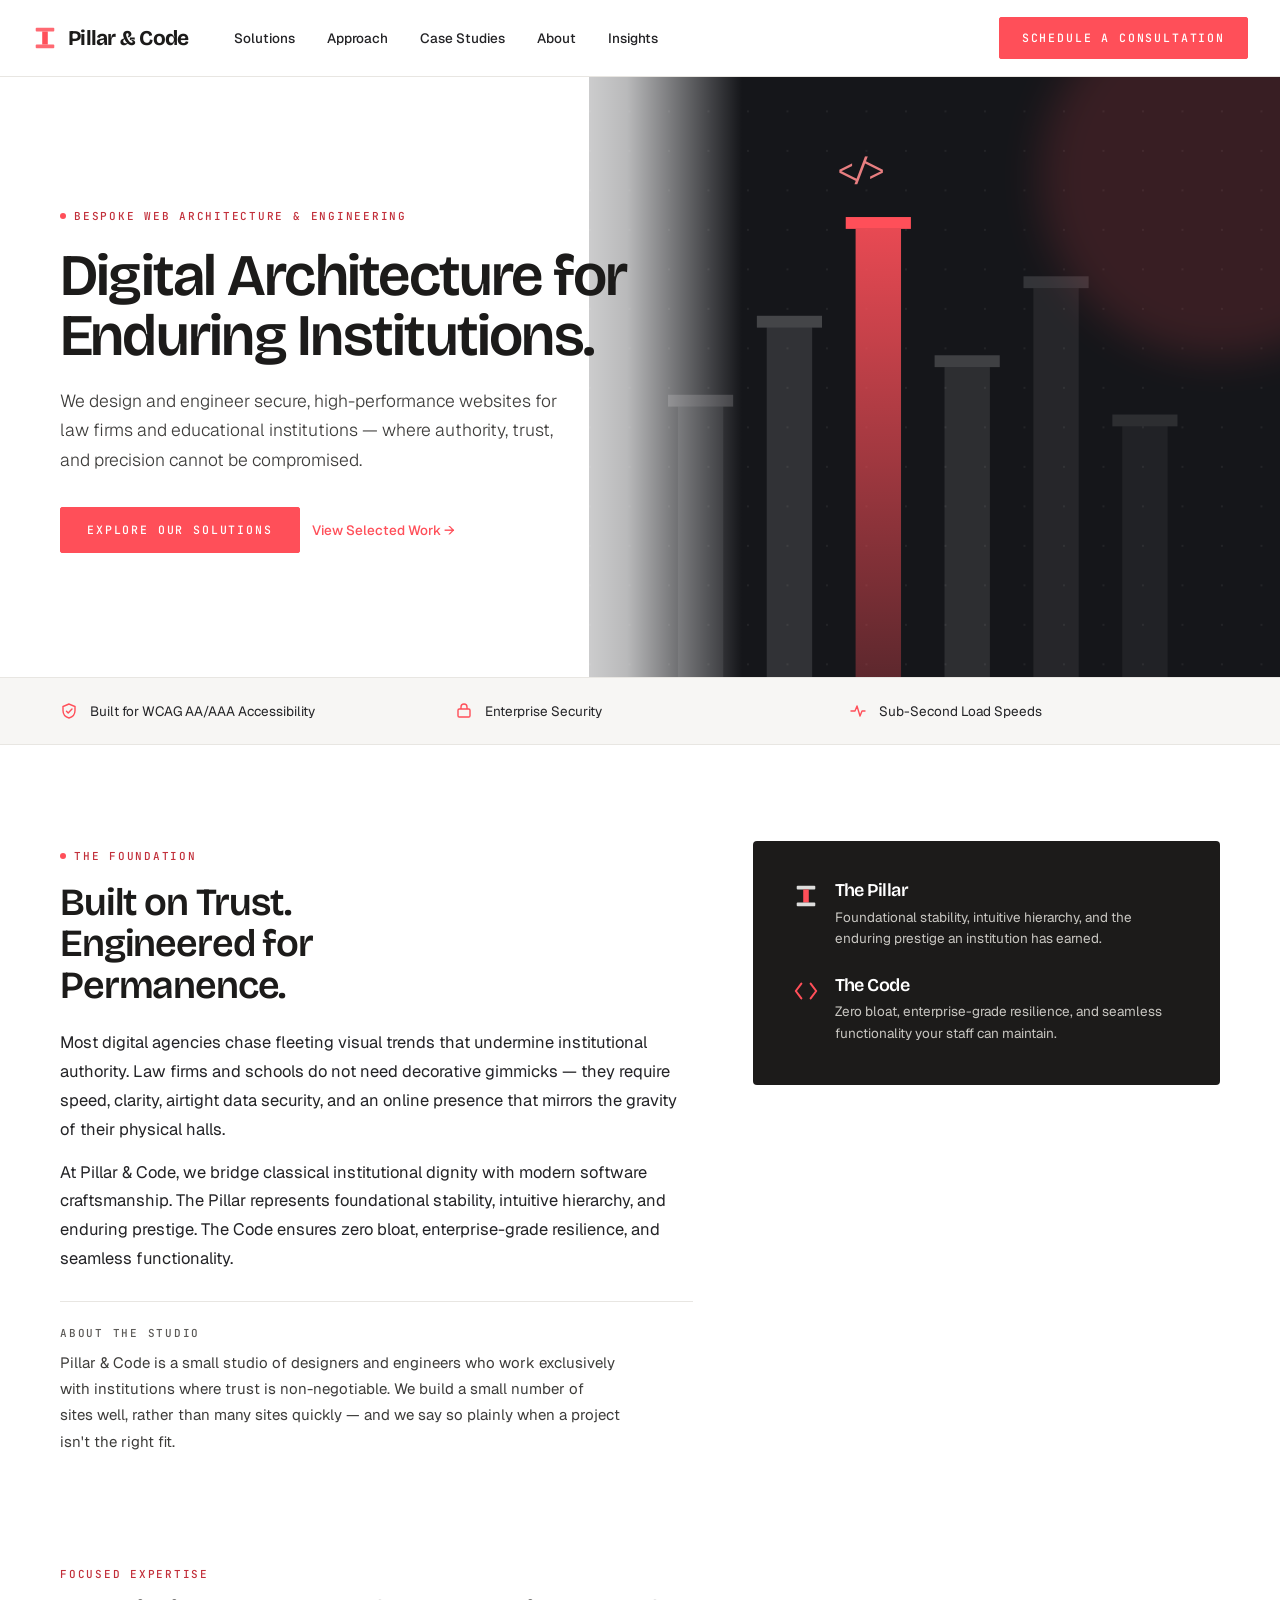
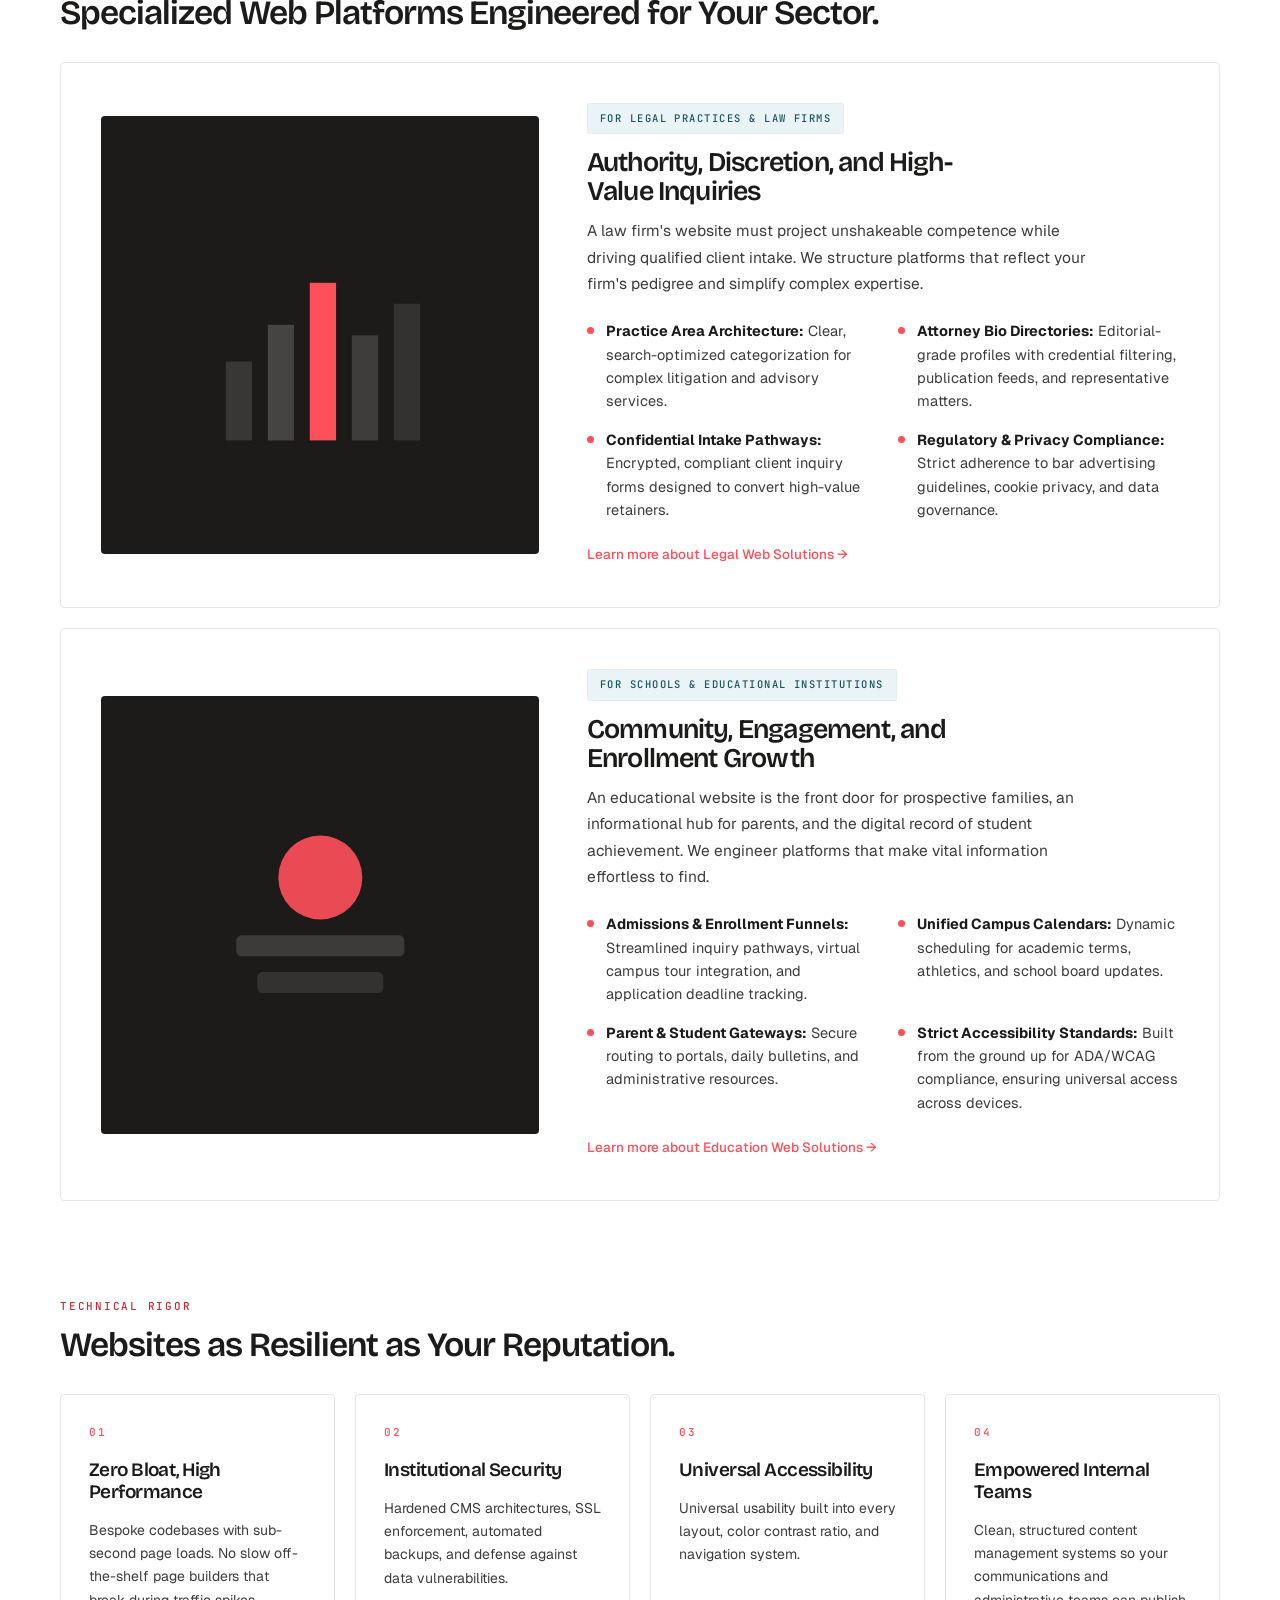
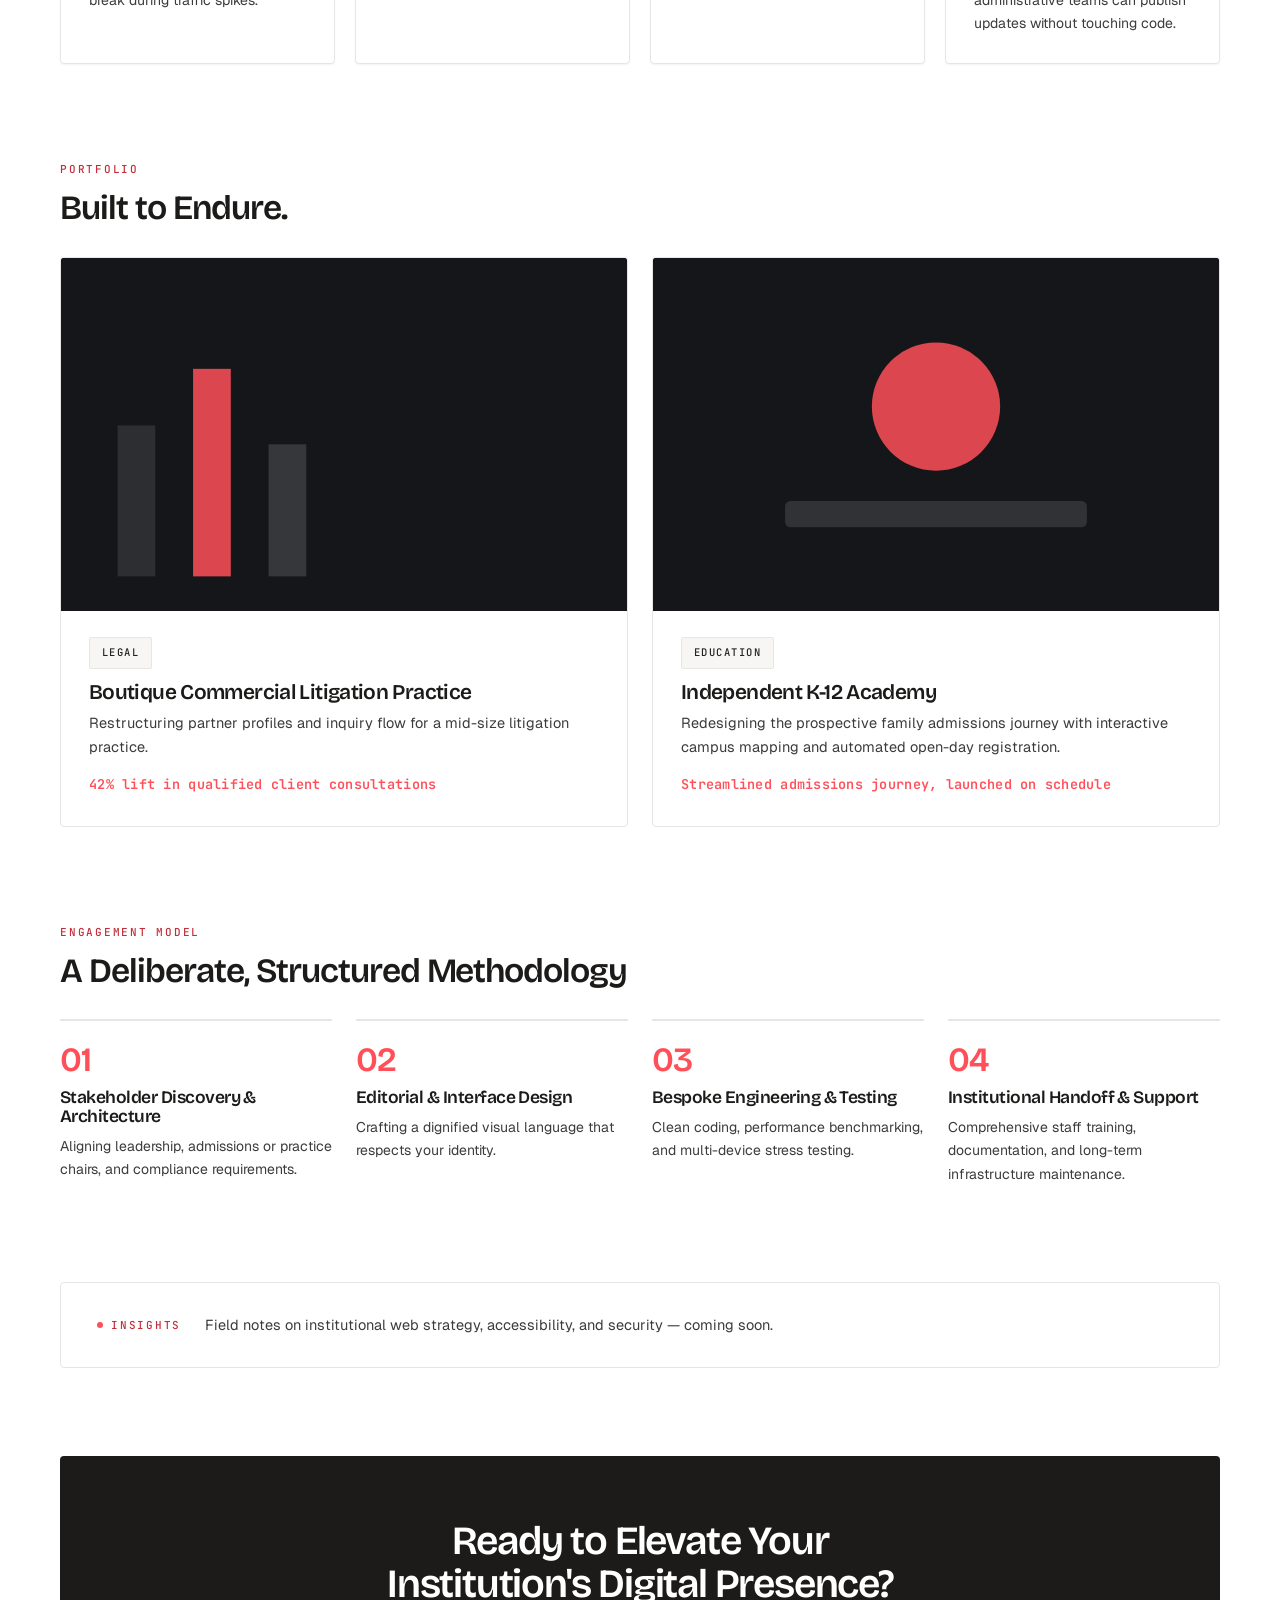
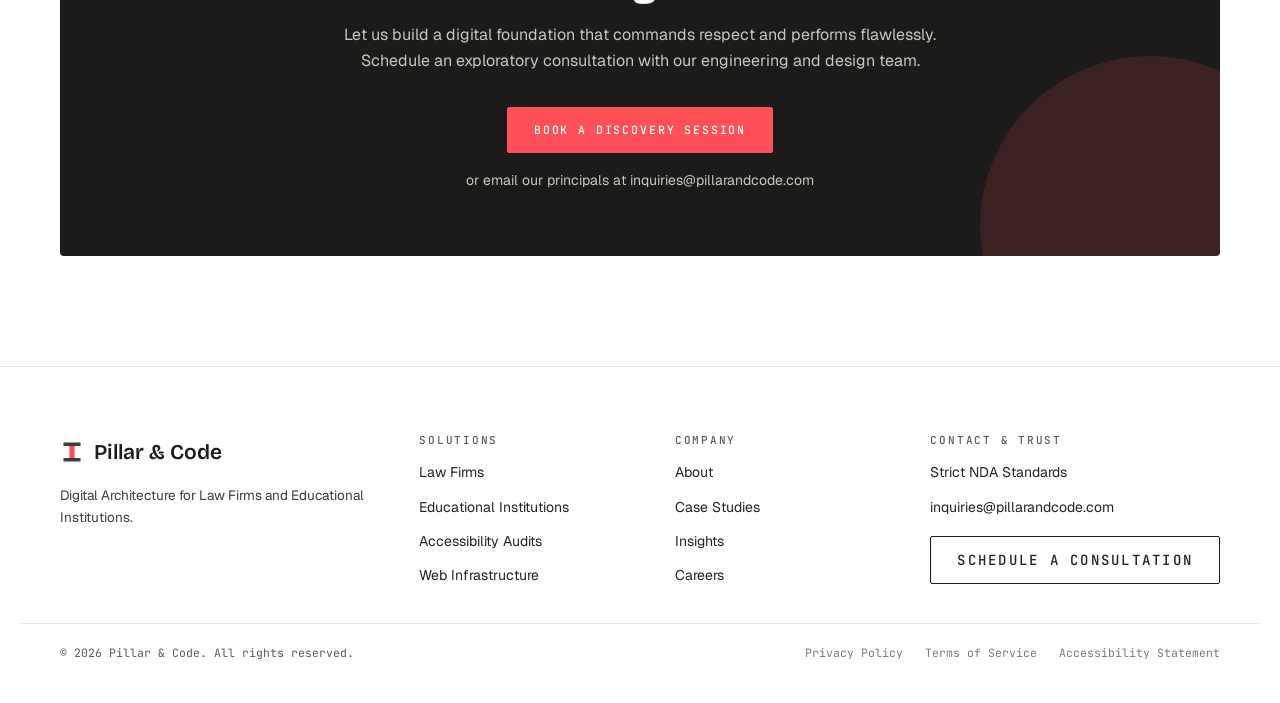
==== index.html @ 47edc5c3 "Initial commit: Pillar & Code marketing site Static HTML/CSS/JS site for the homepage and contact pa" ====
<!DOCTYPE html>
<html lang="en">
<head>
<meta charset="utf-8">
<meta name="viewport" content="width=device-width, initial-scale=1">
<title>Pillar &amp; Code — Digital Architecture for Enduring Institutions</title>
<meta name="description" content="Pillar & Code designs and engineers secure, high-performance websites for law firms and educational institutions — where authority, trust, and precision cannot be compromised.">
<link rel="icon" href="favicon.svg" type="image/svg+xml">
<link rel="stylesheet" href="css/style.css">
</head>
<body>

<header class="site-header">
  <div class="nav-inner">
    <a href="index.html" class="brand">
      <svg width="26" height="26" viewBox="0 0 28 28" fill="none" aria-hidden="true">
        <rect x="4" y="3" width="20" height="4" rx="1" fill="currentColor" opacity=".85"/>
        <rect x="11" y="7" width="6" height="14" fill="currentColor"/>
        <rect x="4" y="21" width="20" height="4" rx="1" fill="currentColor" opacity=".85"/>
      </svg>
      <span class="brand-name">Pillar &amp; Code</span>
    </a>
    <button class="nav-toggle" id="navToggle" aria-label="Toggle menu" aria-expanded="false" aria-controls="navLinks">
      <svg width="18" height="14" viewBox="0 0 18 14" fill="none" aria-hidden="true"><path d="M0 1h18M0 7h18M0 13h18" stroke="currentColor" stroke-width="1.6"/></svg>
    </button>
    <nav class="nav-links" id="navLinks">
      <a href="#solutions">Solutions</a>
      <a href="#approach">Approach</a>
      <a href="#work">Case Studies</a>
      <a href="#about">About</a>
      <a href="#insights">Insights</a>
    </nav>
    <a class="btn btn-primary nav-cta" href="contact.html">Schedule a Consultation</a>
  </div>
</header>

<section class="hero">
  <div class="hero-art">
    <svg width="100%" height="100%" viewBox="0 0 700 700" preserveAspectRatio="xMidYMid slice" style="position:absolute;inset:0" aria-hidden="true">
      <defs>
        <pattern id="grid" width="40" height="40" patternUnits="userSpaceOnUse">
          <circle cx="1" cy="1" r="1" fill="rgba(255,255,255,0.08)"/>
        </pattern>
        <linearGradient id="colGrad" x1="0" y1="0" x2="0" y2="1">
          <stop offset="0" stop-color="#ff4f59" stop-opacity=".9"/>
          <stop offset="1" stop-color="#ff4f59" stop-opacity=".25"/>
        </linearGradient>
      </defs>
      <rect width="700" height="700" fill="url(#grid)"/>
      <rect x="90" y="380" width="46" height="320" fill="rgba(255,255,255,0.08)"/>
      <rect x="180" y="300" width="46" height="400" fill="rgba(255,255,255,0.12)"/>
      <rect x="270" y="200" width="46" height="500" fill="url(#colGrad)"/>
      <rect x="360" y="340" width="46" height="360" fill="rgba(255,255,255,0.1)"/>
      <rect x="450" y="260" width="46" height="440" fill="rgba(255,255,255,0.07)"/>
      <rect x="540" y="400" width="46" height="300" fill="rgba(255,255,255,0.05)"/>
      <rect x="80" y="368" width="66" height="12" fill="rgba(255,255,255,0.16)"/>
      <rect x="170" y="288" width="66" height="12" fill="rgba(255,255,255,0.2)"/>
      <rect x="260" y="188" width="66" height="12" fill="#ff4f59"/>
      <rect x="350" y="328" width="66" height="12" fill="rgba(255,255,255,0.18)"/>
      <rect x="440" y="248" width="66" height="12" fill="rgba(255,255,255,0.13)"/>
      <rect x="530" y="388" width="66" height="12" fill="rgba(255,255,255,0.1)"/>
      <text x="248" y="152" font-family="JetBrains Mono, monospace" font-size="30" fill="#ff8a8c" opacity=".9">&lt;/&gt;</text>
    </svg>
  </div>
  <div class="hero-fade"></div>
  <div class="hero-blob"></div>
  <div class="hero-inner">
    <div class="hero-copy">
      <span class="eyebrow">Bespoke Web Architecture &amp; Engineering</span>
      <h1>Digital Architecture for Enduring Institutions.</h1>
      <p class="lede">We design and engineer secure, high-performance websites for law firms and educational institutions — where authority, trust, and precision cannot be compromised.</p>
      <div class="hero-ctas">
        <a class="btn btn-primary" href="#solutions">Explore Our Solutions</a>
        <a class="link-arrow" href="#work">View Selected Work →</a>
      </div>
    </div>
  </div>
</section>

<section class="trust-bar">
  <div class="wrap">
    <span class="trust-item">
      <svg width="18" height="18" viewBox="0 0 18 18" fill="none" aria-hidden="true"><path d="M9 2 3 4.5v4c0 4 2.5 6.6 6 7.5 3.5-.9 6-3.5 6-7.5v-4L9 2Z" stroke="currentColor" stroke-width="1.4"/><path d="M6.5 9.2 8.2 11 12 7" stroke="currentColor" stroke-width="1.4" stroke-linecap="round" stroke-linejoin="round"/></svg>
      Built for WCAG AA/AAA Accessibility
    </span>
    <span class="trust-item">
      <svg width="18" height="18" viewBox="0 0 18 18" fill="none" aria-hidden="true"><rect x="3" y="7" width="12" height="8" rx="1.2" stroke="currentColor" stroke-width="1.4"/><path d="M6 7V5a3 3 0 0 1 6 0v2" stroke="currentColor" stroke-width="1.4"/></svg>
      Enterprise Security
    </span>
    <span class="trust-item">
      <svg width="18" height="18" viewBox="0 0 18 18" fill="none" aria-hidden="true"><path d="M2 9h4l2-5 3 10 2-5h3" stroke="currentColor" stroke-width="1.4" stroke-linecap="round" stroke-linejoin="round"/></svg>
      Sub-Second Load Speeds
    </span>
  </div>
</section>

<main>
<div class="wrap">

  <section class="philosophy" id="approach">
    <div class="philosophy-grid">
      <div>
        <span class="eyebrow">The Foundation</span>
        <h2>Built on Trust. Engineered for Permanence.</h2>
        <p>Most digital agencies chase fleeting visual trends that undermine institutional authority. Law firms and schools do not need decorative gimmicks — they require speed, clarity, airtight data security, and an online presence that mirrors the gravity of their physical halls.</p>
        <p>At Pillar &amp; Code, we bridge classical institutional dignity with modern software craftsmanship. The Pillar represents foundational stability, intuitive hierarchy, and enduring prestige. The Code ensures zero bloat, enterprise-grade resilience, and seamless functionality.</p>

        <div class="about-box" id="about">
          <h6>About the studio</h6>
          <p>Pillar &amp; Code is a small studio of designers and engineers who work exclusively with institutions where trust is non-negotiable. We build a small number of sites well, rather than many sites quickly — and we say so plainly when a project isn't the right fit.</p>
        </div>
      </div>

      <div class="mark-panel">
        <div class="mark-row">
          <svg width="26" height="26" viewBox="0 0 28 28" fill="none" aria-hidden="true"><rect x="4" y="3" width="20" height="4" rx="1" fill="#fff" opacity=".85"/><rect x="11" y="7" width="6" height="14" fill="#ff4f59"/><rect x="4" y="21" width="20" height="4" rx="1" fill="#fff" opacity=".85"/></svg>
          <div>
            <h4>The Pillar</h4>
            <p>Foundational stability, intuitive hierarchy, and the enduring prestige an institution has earned.</p>
          </div>
        </div>
        <div class="mark-row">
          <svg width="26" height="26" viewBox="0 0 28 28" fill="none" aria-hidden="true"><path d="M9 6 3 14l6 8M19 6l6 8-6 8" stroke="#ff4f59" stroke-width="2.2" stroke-linecap="round" stroke-linejoin="round"/></svg>
          <div>
            <h4>The Code</h4>
            <p>Zero bloat, enterprise-grade resilience, and seamless functionality your staff can maintain.</p>
          </div>
        </div>
      </div>
    </div>
  </section>

  <section class="solutions" id="solutions">
    <div class="section-head">
      <div>
        <span class="eyebrow section-kicker">Focused Expertise</span>
        <h2 style="margin:0">Specialized Web Platforms Engineered for Your Sector.</h2>
      </div>
    </div>

    <div class="sector-row">
      <div class="sector-art">
        <svg width="60%" viewBox="0 0 100 100" fill="none" aria-hidden="true"><rect x="14" y="60" width="10" height="30" fill="rgba(255,255,255,.12)"/><rect x="30" y="46" width="10" height="44" fill="rgba(255,255,255,.18)"/><rect x="46" y="30" width="10" height="60" fill="#ff4f59"/><rect x="62" y="50" width="10" height="40" fill="rgba(255,255,255,.15)"/><rect x="78" y="38" width="10" height="52" fill="rgba(255,255,255,.1)"/></svg>
      </div>
      <div>
        <span class="tag tag-accent-2">For Legal Practices &amp; Law Firms</span>
        <h3>Authority, Discretion, and High-Value Inquiries</h3>
        <p>A law firm's website must project unshakeable competence while driving qualified client intake. We structure platforms that reflect your firm's pedigree and simplify complex expertise.</p>
        <ul class="capability-list">
          <li class="dot-item"><span><strong>Practice Area Architecture:</strong> Clear, search-optimized categorization for complex litigation and advisory services.</span></li>
          <li class="dot-item"><span><strong>Attorney Bio Directories:</strong> Editorial-grade profiles with credential filtering, publication feeds, and representative matters.</span></li>
          <li class="dot-item"><span><strong>Confidential Intake Pathways:</strong> Encrypted, compliant client inquiry forms designed to convert high-value retainers.</span></li>
          <li class="dot-item"><span><strong>Regulatory &amp; Privacy Compliance:</strong> Strict adherence to bar advertising guidelines, cookie privacy, and data governance.</span></li>
        </ul>
        <a class="link-arrow" href="contact.html">Learn more about Legal Web Solutions →</a>
      </div>
    </div>

    <div class="sector-row">
      <div class="sector-art">
        <svg width="60%" viewBox="0 0 100 100" fill="none" aria-hidden="true"><circle cx="50" cy="36" r="16" fill="#ff4f59" opacity=".9"/><rect x="18" y="58" width="64" height="8" rx="2" fill="rgba(255,255,255,.14)"/><rect x="26" y="72" width="48" height="8" rx="2" fill="rgba(255,255,255,.1)"/></svg>
      </div>
      <div>
        <span class="tag tag-accent-2">For Schools &amp; Educational Institutions</span>
        <h3>Community, Engagement, and Enrollment Growth</h3>
        <p>An educational website is the front door for prospective families, an informational hub for parents, and the digital record of student achievement. We engineer platforms that make vital information effortless to find.</p>
        <ul class="capability-list">
          <li class="dot-item"><span><strong>Admissions &amp; Enrollment Funnels:</strong> Streamlined inquiry pathways, virtual campus tour integration, and application deadline tracking.</span></li>
          <li class="dot-item"><span><strong>Unified Campus Calendars:</strong> Dynamic scheduling for academic terms, athletics, and school board updates.</span></li>
          <li class="dot-item"><span><strong>Parent &amp; Student Gateways:</strong> Secure routing to portals, daily bulletins, and administrative resources.</span></li>
          <li class="dot-item"><span><strong>Strict Accessibility Standards:</strong> Built from the ground up for ADA/WCAG compliance, ensuring universal access across devices.</span></li>
        </ul>
        <a class="link-arrow" href="contact.html">Learn more about Education Web Solutions →</a>
      </div>
    </div>
  </section>

  <section class="engineering" id="why">
    <div class="section-head">
      <div>
        <span class="eyebrow section-kicker">Technical Rigor</span>
        <h2 style="margin:0">Websites as Resilient as Your Reputation.</h2>
      </div>
    </div>
    <div class="pillars-grid">
      <div class="card elev-sm pillar-card">
        <span class="card-kicker">01</span>
        <span class="card-title">Zero Bloat, High Performance</span>
        <p class="card-body">Bespoke codebases with sub-second page loads. No slow off-the-shelf page builders that break during traffic spikes.</p>
      </div>
      <div class="card elev-sm pillar-card">
        <span class="card-kicker">02</span>
        <span class="card-title">Institutional Security</span>
        <p class="card-body">Hardened CMS architectures, SSL enforcement, automated backups, and defense against data vulnerabilities.</p>
      </div>
      <div class="card elev-sm pillar-card">
        <span class="card-kicker">03</span>
        <span class="card-title">Universal Accessibility</span>
        <p class="card-body">Universal usability built into every layout, color contrast ratio, and navigation system.</p>
      </div>
      <div class="card elev-sm pillar-card">
        <span class="card-kicker">04</span>
        <span class="card-title">Empowered Internal Teams</span>
        <p class="card-body">Clean, structured content management systems so your communications and administrative teams can publish updates without touching code.</p>
      </div>
    </div>
  </section>

  <section class="work" id="work">
    <div class="section-head">
      <div>
        <span class="eyebrow section-kicker">Portfolio</span>
        <h2 style="margin:0">Built to Endure.</h2>
      </div>
    </div>
    <div class="work-grid">
      <div class="work-card">
        <div class="work-art">
          <svg width="100%" height="100%" viewBox="0 0 300 190" preserveAspectRatio="xMidYMid slice" style="position:absolute;inset:0" aria-hidden="true">
            <rect width="300" height="190" fill="#15161a"/>
            <rect x="30" y="90" width="20" height="80" fill="rgba(255,255,255,.1)"/>
            <rect x="70" y="60" width="20" height="110" fill="#ff4f59" opacity=".85"/>
            <rect x="110" y="100" width="20" height="70" fill="rgba(255,255,255,.14)"/>
          </svg>
        </div>
        <div class="work-card-body">
          <span class="tag tag-neutral">Legal</span>
          <h4>Boutique Commercial Litigation Practice</h4>
          <p>Restructuring partner profiles and inquiry flow for a mid-size litigation practice.</p>
          <span class="work-result">42% lift in qualified client consultations</span>
        </div>
      </div>
      <div class="work-card">
        <div class="work-art">
          <svg width="100%" height="100%" viewBox="0 0 300 190" preserveAspectRatio="xMidYMid slice" style="position:absolute;inset:0" aria-hidden="true">
            <rect width="300" height="190" fill="#15161a"/>
            <circle cx="150" cy="80" r="34" fill="#ff4f59" opacity=".85"/>
            <rect x="70" y="130" width="160" height="14" rx="3" fill="rgba(255,255,255,.12)"/>
          </svg>
        </div>
        <div class="work-card-body">
          <span class="tag tag-neutral">Education</span>
          <h4>Independent K-12 Academy</h4>
          <p>Redesigning the prospective family admissions journey with interactive campus mapping and automated open-day registration.</p>
          <span class="work-result">Streamlined admissions journey, launched on schedule</span>
        </div>
      </div>
    </div>
  </section>

  <section class="process" id="process">
    <div class="section-head">
      <div>
        <span class="eyebrow section-kicker">Engagement Model</span>
        <h2 style="margin:0">A Deliberate, Structured Methodology</h2>
      </div>
    </div>
    <div class="process-grid">
      <div class="process-step">
        <span class="step-n">01</span>
        <h4>Stakeholder Discovery &amp; Architecture</h4>
        <p>Aligning leadership, admissions or practice chairs, and compliance requirements.</p>
      </div>
      <div class="process-step">
        <span class="step-n">02</span>
        <h4>Editorial &amp; Interface Design</h4>
        <p>Crafting a dignified visual language that respects your identity.</p>
      </div>
      <div class="process-step">
        <span class="step-n">03</span>
        <h4>Bespoke Engineering &amp; Testing</h4>
        <p>Clean coding, performance benchmarking, and multi-device stress testing.</p>
      </div>
      <div class="process-step">
        <span class="step-n">04</span>
        <h4>Institutional Handoff &amp; Support</h4>
        <p>Comprehensive staff training, documentation, and long-term infrastructure maintenance.</p>
      </div>
    </div>
  </section>

  <section id="insights" style="padding: 0 0 88px">
    <div class="card" style="padding: 30px 36px; flex-direction: row; align-items: center; gap: 24px; flex-wrap: wrap">
      <span class="eyebrow" style="flex: none">Insights</span>
      <p style="margin: 0; font-size: 14.5px; color: var(--color-neutral-700)">Field notes on institutional web strategy, accessibility, and security — coming soon.</p>
    </div>
  </section>

</div>
</main>

<section class="final-cta">
  <div class="wrap">
    <div class="final-cta-panel">
      <h2>Ready to Elevate Your Institution's Digital Presence?</h2>
      <p>Let us build a digital foundation that commands respect and performs flawlessly. Schedule an exploratory consultation with our engineering and design team.</p>
      <div class="final-cta-actions">
        <a class="btn btn-primary" href="contact.html">Book a Discovery Session</a>
        <a class="mailto" href="mailto:inquiries@pillarandcode.com">or email our principals at inquiries@pillarandcode.com</a>
      </div>
    </div>
  </div>
</section>

<footer class="site-footer">
  <div class="wrap footer-grid">
    <div>
      <a href="index.html" class="footer-brand">
        <svg width="24" height="24" viewBox="0 0 28 28" fill="none" aria-hidden="true"><rect x="4" y="3" width="20" height="4" rx="1" fill="currentColor" opacity=".85"/><rect x="11" y="7" width="6" height="14" fill="#ff4f59"/><rect x="4" y="21" width="20" height="4" rx="1" fill="currentColor" opacity=".85"/></svg>
        <span>Pillar &amp; Code</span>
      </a>
      <p class="footer-note">Digital Architecture for Law Firms and Educational Institutions.</p>
    </div>
    <div class="footer-col">
      <h6>Solutions</h6>
      <a href="#solutions">Law Firms</a>
      <a href="#solutions">Educational Institutions</a>
      <a href="#why">Accessibility Audits</a>
      <a href="#why">Web Infrastructure</a>
    </div>
    <div class="footer-col">
      <h6>Company</h6>
      <a href="#about">About</a>
      <a href="#work">Case Studies</a>
      <a href="#insights">Insights</a>
      <a href="mailto:inquiries@pillarandcode.com">Careers</a>
    </div>
    <div class="footer-col">
      <h6>Contact &amp; Trust</h6>
      <span style="font-size: 14px">Strict NDA Standards</span>
      <a href="mailto:inquiries@pillarandcode.com">inquiries@pillarandcode.com</a>
      <a class="btn btn-secondary" href="contact.html" style="margin-top: 6px; align-self: flex-start">Schedule a Consultation</a>
    </div>
  </div>
  <div class="footer-bottom">
    <span class="legal">© 2026 Pillar &amp; Code. All rights reserved.</span>
    <span class="stub">Privacy Policy</span>
    <span class="stub">Terms of Service</span>
    <span class="stub">Accessibility Statement</span>
  </div>
</footer>

<script src="js/main.js"></script>
</body>
</html>
---- css/style.css ----
/* Pillar & Code — site stylesheet.
   Palette: warm white ground, coral signal (--color-accent), steel secondary
   (--color-accent-2). Bricolage Grotesque for display type, Geist for body,
   JetBrains Mono for labels/meta — precise, structural, unfussy. */
@import url('https://fonts.googleapis.com/css2?family=Bricolage+Grotesque:opsz,wght@12..96,400;12..96,500;12..96,600;12..96,700&family=Geist:wght@300;400;500;600;700&family=JetBrains+Mono:wght@400;500;600&display=swap');

:root {
  --color-bg: #ffffff;
  --color-surface: #ffffff;
  --color-surface-2: #f7f6f4;
  --color-text: #1c1b1a;
  --color-accent: #ff4f59;
  --color-accent-2: #20677f;
  --color-divider: #e8e6e2;

  --color-neutral-100: #f7f6f4;
  --color-neutral-200: #e4e3e0;
  --color-neutral-300: #c9c7c2;
  --color-neutral-400: #a3a19c;
  --color-neutral-500: #7c7a76;
  --color-neutral-600: #5c5a57;
  --color-neutral-700: #3d3c3a;
  --color-neutral-800: #232326;
  --color-neutral-900: #1c1b1a;

  --color-accent-100: #fff5f4;
  --color-accent-200: #ffe7e4;
  --color-accent-300: #ffc4c2;
  --color-accent-400: #ff8a8c;
  --color-accent-600: #e23f49;
  --color-accent-700: #c22f3a;
  --color-accent-800: #8e202a;
  --color-accent-tint: #fff1f0;

  --color-accent-2-100: #f2f8fa;
  --color-accent-2-200: #e2eef1;
  --color-accent-2-300: #bcd8de;
  --color-accent-2-600: #20677f;
  --color-accent-2-700: #1a5468;
  --color-accent-2-tint: #eaf4f6;

  --font-heading: "Bricolage Grotesque", "Geist", system-ui, sans-serif;
  --font-body: "Geist", system-ui, -apple-system, sans-serif;
  --font-meta: "JetBrains Mono", ui-monospace, monospace;

  --space-2: 8px;
  --space-3: 14px;
  --space-4: 18px;
  --space-6: 26px;
  --space-8: 36px;

  --shadow-sm: 0 1px 2px rgba(28, 27, 26, .05);
  --shadow-md: 0 8px 26px rgba(28, 27, 26, .08);
  --shadow-lg: 0 20px 54px rgba(28, 27, 26, .11);

  --page-max: 1240px;
}

*, *::before, *::after { box-sizing: border-box; }
html { scroll-behavior: smooth; }
body {
  margin: 0; font-size: 16px; line-height: 1.65; font-weight: 400;
  background: var(--color-bg); color: var(--color-text);
  font-family: var(--font-body);
  -webkit-font-smoothing: antialiased;
}
h1, h2, h3, h4, h5, h6 {
  font-family: var(--font-heading); font-weight: 600;
  line-height: 1.08; letter-spacing: -0.03em; margin: 0 0 var(--space-2);
  font-optical-sizing: auto; color: var(--color-text);
}
h1 { font-size: 46px; }
h2 { font-size: 34px; }
h3 { font-size: 24px; }
h4 { font-size: 19px; }
h6 {
  font-family: var(--font-meta); font-size: 11px; font-weight: 500;
  letter-spacing: 0.16em; text-transform: uppercase; color: var(--color-neutral-600);
}
p { margin: 0 0 var(--space-3); }
a { color: var(--color-accent); text-underline-offset: 3px; }
a:hover { color: var(--color-accent-600); }
img, svg { display: block; max-width: 100%; }
ul { margin: 0; padding: 0; list-style: none; }
:focus { outline: none; }
:focus-visible { outline: 2px solid var(--color-accent); outline-offset: 2px; }
::selection { background: var(--color-accent); color: #ffffff; }

.wrap { max-width: var(--page-max); margin: 0 auto; padding: 0 40px; }
.eyebrow {
  display: inline-flex; align-items: center; gap: 8px;
  font-family: var(--font-meta); font-size: 11px; font-weight: 500;
  letter-spacing: 0.16em; text-transform: uppercase; color: var(--color-accent-700);
}
.eyebrow::before { content: ''; width: 6px; height: 6px; border-radius: 999px; background: var(--color-accent); }
.section-head { display: flex; align-items: baseline; gap: 20px; flex-wrap: wrap; margin-bottom: 30px; }
.section-head .section-kicker { margin-bottom: 12px; display: block; }

/* — buttons — */
.btn {
  display: inline-flex; align-items: center; justify-content: center; gap: 8px;
  cursor: pointer; text-decoration: none;
  font-family: var(--font-meta); font-weight: 500;
  font-size: 11.5px; line-height: 1.2; letter-spacing: 0.16em; text-transform: uppercase;
  color: var(--color-text); background: transparent; white-space: nowrap;
  border: 1px solid transparent; padding: 15px 26px; border-radius: 2px;
  transition: background .3s ease, color .3s ease, border-color .3s ease, transform .2s ease;
}
.btn-primary { background: var(--color-accent); border-color: var(--color-accent); color: #ffffff; }
.btn-primary:hover { background: var(--color-neutral-900); border-color: var(--color-neutral-900); color: #ffffff; }
.btn-primary:active { background: var(--color-accent-700); border-color: var(--color-accent-700); }
.btn-secondary { border-color: var(--color-neutral-900); color: var(--color-text); }
.btn-secondary:hover { background: var(--color-neutral-900); border-color: var(--color-neutral-900); color: #ffffff; }
.btn-block { width: 100%; }
.btn-pill {
  padding: 11px 20px; border-radius: 999px; border: 1px solid var(--color-neutral-300);
  background: transparent; color: var(--color-text); cursor: pointer;
  font-family: var(--font-meta); font-size: 11.5px; letter-spacing: 0.14em; text-transform: uppercase;
  transition: background .2s ease, color .2s ease, border-color .2s ease;
}
.btn-pill[aria-pressed="true"] { background: var(--color-accent); border-color: var(--color-accent); color: #fff; }
.link-arrow { text-decoration: none; font-size: 13.5px; font-weight: 500; white-space: nowrap; }

/* — forms — */
.field > span {
  display: block; font-family: var(--font-meta); font-size: 10.5px; font-weight: 500; letter-spacing: .14em;
  text-transform: uppercase; margin-bottom: 8px; color: var(--color-neutral-700);
}
.input {
  width: 100%; min-height: 46px; padding: 10px 14px; font: inherit;
  font-size: 14px; color: var(--color-text); caret-color: var(--color-accent);
  background: #ffffff; border: 1px solid var(--color-neutral-300); border-radius: 2px;
  transition: border-color .25s ease;
}
.input::placeholder { color: var(--color-neutral-500); }
.input:hover { border-color: var(--color-neutral-400); }
.input:focus-visible { border-color: var(--color-accent); outline-offset: 0; }
textarea.input { min-height: 110px; resize: vertical; }

/* — cards / tags — */
.card {
  display: flex; flex-direction: column; gap: var(--space-2);
  padding: var(--space-4); border-radius: 4px; background: var(--color-surface);
  border: 1px solid var(--color-divider);
}
.card-kicker { font-family: var(--font-meta); font-size: 11px; font-weight: 500; letter-spacing: 0.16em; text-transform: uppercase; color: var(--color-accent); }
.card-title { font-family: var(--font-heading); font-weight: 600; font-size: 21px; line-height: 1.16; letter-spacing: -0.03em; }
.card-body { margin: 0; font-size: 14px; color: var(--color-neutral-700); flex: 1; }
.elev-sm { box-shadow: var(--shadow-sm); }
.tag {
  display: inline-flex; align-items: center; font-family: var(--font-meta);
  font-size: 10.5px; font-weight: 500; letter-spacing: 0.14em; text-transform: uppercase;
  padding: 6px 12px; border-radius: 2px;
}
.tag-accent { background: var(--color-accent-tint); color: var(--color-accent-700); border: 1px solid var(--color-accent-200); }
.tag-accent-2 { background: var(--color-accent-2-tint); color: var(--color-accent-2-700); border: 1px solid var(--color-accent-2-200); }
.tag-neutral { background: var(--color-surface-2); color: var(--color-neutral-800); border: 1px solid var(--color-divider); }

.dot-item { display: flex; gap: 12px; align-items: flex-start; font-size: 14.5px; line-height: 1.6; }
.dot-item::before { content: ''; width: 7px; height: 7px; border-radius: 999px; background: var(--color-accent); margin-top: 8px; flex: none; }
.dot-item.dot-2::before { background: var(--color-accent-2-600); }

/* ============================= header ============================= */
.site-header {
  position: sticky; top: 0; z-index: 60; background: rgba(255,255,255,.92);
  backdrop-filter: blur(10px); border-bottom: 1px solid var(--color-divider);
  transition: box-shadow .35s ease;
}
.site-header.is-scrolled { box-shadow: 0 3px 18px rgba(28, 27, 26, .07); }
.nav-inner {
  max-width: 1440px; margin: 0 auto; padding: 15px 32px; min-height: 76px;
  display: flex; align-items: center; gap: 12px 24px;
}
.brand { display: flex; align-items: center; gap: 10px; text-decoration: none; color: var(--color-text); margin-right: 8px; flex: none; }
.brand svg { color: var(--color-accent); flex: none; }
.brand-name { font-family: var(--font-heading); font-weight: 700; font-size: 21px; letter-spacing: -0.035em; }
.nav-links { display: flex; align-items: center; flex-wrap: wrap; gap: 4px; min-width: 0; flex: 1 1 auto; }
.nav-links a {
  font-size: 13.5px; font-weight: 500; text-decoration: none; color: var(--color-neutral-800);
  padding: 7px 14px; border-radius: 2px; transition: background .25s ease, color .25s ease;
}
.nav-links a:hover { background: var(--color-surface-2); color: var(--color-text); }
.nav-cta { flex: none; font-size: 11.5px; padding: 13px 22px; }
.nav-toggle { display: none; }

/* ============================= hero ================================ */
.hero {
  position: relative; min-height: 600px; overflow: hidden; display: flex; align-items: center;
  background: var(--color-bg);
}
.hero-art {
  position: absolute; top: 0; right: 0; bottom: 0; left: 46%;
  background: #15161a; overflow: hidden;
}
.hero-fade {
  position: absolute; top: 0; bottom: 0; left: 38%; width: 20%; pointer-events: none;
  background: linear-gradient(90deg, #fff 0%, rgba(255,255,255,.7) 55%, rgba(255,255,255,0) 100%);
}
.hero-blob {
  position: absolute; right: -120px; top: -80px; width: 360px; height: 360px; border-radius: 999px;
  pointer-events: none; background: var(--color-accent); opacity: .15; filter: blur(20px);
}
.hero-inner { position: relative; z-index: 2; max-width: var(--page-max); width: 100%; margin: 0 auto; padding: 100px 40px; }
.hero-copy { max-width: min(600px, 46vw); }
.hero-copy h1 { font-size: clamp(40px, 4.6vw, 64px); line-height: 1.02; margin: 18px 0 20px; text-wrap: pretty; }
.hero-copy p.lede { font-size: 17.5px; line-height: 1.7; font-weight: 300; color: var(--color-neutral-700); max-width: 46ch; margin: 0 0 32px; }
.hero-ctas { display: flex; gap: 12px; flex-wrap: wrap; align-items: center; }
.trust-bar {
  border-block: 1px solid var(--color-divider); background: var(--color-surface-2);
}
.trust-bar .wrap { display: grid; grid-template-columns: repeat(3, 1fr); gap: 24px; padding: 22px 40px; }
.trust-item { display: flex; align-items: center; gap: 12px; font-size: 13.5px; color: var(--color-neutral-800); }
.trust-item svg { color: var(--color-accent); flex: none; }

/* ============================= philosophy =========================== */
.philosophy { padding: 96px 0; }
.philosophy-grid { display: grid; grid-template-columns: 1.15fr 0.85fr; gap: 60px; align-items: start; }
.philosophy h2 { font-size: clamp(30px, 3vw, 42px); max-width: 16ch; margin: 14px 0 22px; }
.philosophy p { font-size: 16.5px; line-height: 1.75; color: var(--color-neutral-800); max-width: 58ch; }
.mark-panel {
  background: var(--color-neutral-900); border-radius: 4px; padding: 40px;
  display: flex; flex-direction: column; gap: 26px;
}
.mark-row { display: flex; gap: 16px; align-items: flex-start; }
.mark-row svg { flex: none; margin-top: 2px; }
.mark-row h4 { color: #fff; font-size: 18px; margin: 0 0 6px; }
.mark-row p { color: var(--color-neutral-300); font-size: 13.5px; line-height: 1.6; margin: 0; }
.about-box {
  margin-top: 28px; padding-top: 26px; border-top: 1px solid var(--color-divider);
}
.about-box h6 { margin-bottom: 10px; }
.about-box p { font-size: 15px; color: var(--color-neutral-700); max-width: 56ch; }

/* ============================= solutions ============================ */
.solutions { padding: 0 0 96px; }
.sector-row {
  display: grid; grid-template-columns: 0.85fr 1.15fr; gap: 48px; align-items: center;
  padding: 40px; background: var(--color-surface); border: 1px solid var(--color-divider); border-radius: 4px;
}
.sector-row + .sector-row { margin-top: 20px; }
.sector-art {
  aspect-ratio: 1/1; border-radius: 4px; background: var(--color-neutral-900); position: relative; overflow: hidden;
  display: grid; place-items: center;
}
.sector-row h3 { font-size: 27px; margin: 14px 0 12px; max-width: 22ch; }
.sector-row > div:last-child > p { font-size: 15.5px; line-height: 1.7; color: var(--color-neutral-700); max-width: 52ch; margin: 0 0 22px; }
.capability-list { display: grid; grid-template-columns: 1fr 1fr; gap: 16px 30px; margin-bottom: 20px; }
.capability-list .dot-item strong { color: var(--color-text); }
.capability-list .dot-item span { color: var(--color-neutral-700); }

/* ============================= engineering =========================== */
.engineering { padding: 0 0 96px; }
.pillars-grid { display: grid; grid-template-columns: repeat(4, 1fr); gap: 20px; }
.pillar-card { padding: 28px; transition: transform .3s ease, box-shadow .3s ease; }
.pillar-card:hover { transform: translateY(-5px); box-shadow: var(--shadow-md); }
.pillar-card .card-title { font-size: 19px; margin: 10px 0 8px; }

/* ============================= work =================================== */
.work { padding: 0 0 96px; }
.work-grid { display: grid; grid-template-columns: repeat(2, 1fr); gap: 24px; }
.work-card { border: 1px solid var(--color-divider); border-radius: 4px; overflow: hidden; background: var(--color-surface); transition: transform .3s ease, box-shadow .3s ease; }
.work-card:hover { transform: translateY(-5px); box-shadow: var(--shadow-md); }
.work-art { aspect-ratio: 16/10; background: var(--color-neutral-900); position: relative; overflow: hidden; }
.work-card-body { padding: 26px 28px 28px; }
.work-card-body h4 { font-size: 21px; margin: 12px 0 8px; }
.work-card-body p { font-size: 14.5px; color: var(--color-neutral-700); margin: 0 0 12px; }
.work-result { font-size: 13.5px; font-weight: 600; color: var(--color-accent); font-family: var(--font-meta); letter-spacing: .02em; }

/* ============================= process ================================ */
.process { padding: 0 0 96px; }
.process-grid { display: grid; grid-template-columns: repeat(4, 1fr); gap: 24px; }
.process-step { padding-top: 22px; border-top: 2px solid var(--color-divider); }
.process-step .step-n { font-family: var(--font-heading); font-weight: 600; font-size: 34px; color: var(--color-accent); letter-spacing: -0.03em; line-height: 1; display: block; margin-bottom: 12px; }
.process-step h4 { font-size: 17.5px; margin: 0 0 8px; }
.process-step p { font-size: 14px; color: var(--color-neutral-700); margin: 0; }

/* ============================= final cta ============================== */
.final-cta { padding: 0 0 110px; }
.final-cta-panel {
  background: var(--color-neutral-900); border-radius: 4px; padding: 64px; color: var(--color-neutral-200);
  position: relative; overflow: hidden; text-align: center;
}
.final-cta-panel::after {
  content: ''; position: absolute; right: -100px; bottom: -140px; width: 340px; height: 340px;
  border-radius: 999px; background: var(--color-accent); opacity: .14;
}
.final-cta-panel > * { position: relative; }
.final-cta-panel h2 { color: #fff; font-size: clamp(28px, 3.2vw, 40px); max-width: 22ch; margin: 0 auto 16px; }
.final-cta-panel p { color: var(--color-neutral-300); font-size: 16px; max-width: 54ch; margin: 0 auto 32px; }
.final-cta-actions { display: flex; flex-direction: column; align-items: center; gap: 16px; }
.final-cta-actions a.mailto { color: var(--color-neutral-300); font-size: 14px; text-decoration: none; }
.final-cta-actions a.mailto:hover { color: #fff; }

/* ============================= footer ================================== */
.site-footer { background: var(--color-surface); border-top: 1px solid var(--color-divider); color: var(--color-neutral-800); }
.footer-grid { padding: 68px 40px 36px; display: grid; grid-template-columns: 1.5fr 1fr 1fr 1.1fr; gap: 48px; }
.footer-brand { display: flex; align-items: center; gap: 10px; margin-bottom: 16px; text-decoration: none; color: var(--color-text); }
.footer-brand span { font-family: var(--font-heading); font-weight: 600; font-size: 21px; }
.footer-col h6 { margin: 0 0 4px; }
.footer-col { display: flex; flex-direction: column; gap: 11px; }
.footer-col a { color: inherit; text-decoration: none; font-size: 14px; }
.footer-col a:hover { color: var(--color-accent-600); }
.footer-note { font-size: 13.5px; color: var(--color-neutral-700); line-height: 1.6; }
.footer-bottom {
  max-width: var(--page-max); margin: 0 auto; padding: 20px 40px 40px; border-top: 1px solid var(--color-divider);
  display: flex; gap: 22px; align-items: center; flex-wrap: wrap;
  font-family: var(--font-meta); font-size: 11.5px; color: var(--color-neutral-600);
}
.footer-bottom span.legal { margin-right: auto; }
.footer-bottom span.stub { color: var(--color-neutral-500); }

/* ============================= contact page ============================= */
.contact-hero { padding: 68px 0 40px; }
.contact-grid { display: grid; grid-template-columns: 0.85fr 1.15fr; gap: 64px; align-items: start; padding-bottom: 100px; }
.contact-info h1 { font-size: clamp(34px, 3.6vw, 48px); line-height: 1.1; margin: 20px 0 16px; max-width: 18ch; }
.contact-info > p.lede { font-size: 16px; line-height: 1.7; color: var(--color-neutral-700); max-width: 42ch; }
.expect-list { display: flex; flex-direction: column; gap: 13px; margin: 16px 0 0; }
.contact-meta { margin-top: 36px; padding-top: 26px; border-top: 1px solid var(--color-divider); display: flex; flex-direction: column; gap: 18px; }
.contact-meta .meta-block { display: flex; flex-direction: column; gap: 4px; }
.contact-meta .meta-block span:first-child { font-family: var(--font-meta); font-size: 10.5px; font-weight: 500; letter-spacing: .14em; text-transform: uppercase; color: var(--color-neutral-600); }
.contact-meta .meta-block span:last-child, .contact-meta .meta-block a { font-size: 14.5px; line-height: 1.65; color: var(--color-text); text-decoration: none; }
.contact-panel { background: var(--color-surface); border: 1px solid var(--color-divider); border-radius: 4px; padding: 44px; }
.form-row { display: grid; grid-template-columns: 1fr 1fr; gap: 18px; }
.pill-group { display: flex; gap: 10px; flex-wrap: wrap; }
.form-hint { margin: 14px 0 0; font-size: 13px; color: var(--color-neutral-700); line-height: 1.6; }
.success-state { display: flex; flex-direction: column; align-items: flex-start; gap: 16px; padding: 30px 0; }
.success-icon {
  width: 56px; height: 56px; border-radius: 999px; background: var(--color-accent-2-tint);
  border: 1px solid var(--color-accent-2-200); display: grid; place-items: center; font-size: 24px; color: var(--color-accent-2-700);
}
[hidden] { display: none !important; }

/* ============================= responsive ============================== */
@media (max-width: 980px) {
  .philosophy-grid, .contact-grid { grid-template-columns: 1fr; }
  .mark-panel { order: -1; }
  .sector-row { grid-template-columns: 1fr; }
  .sector-art { max-width: 320px; aspect-ratio: 16/9; }
  .pillars-grid, .work-grid, .process-grid { grid-template-columns: repeat(2, 1fr); }
  .footer-grid { grid-template-columns: 1fr 1fr; }
  .hero-copy { max-width: 62vw; }
}
@media (max-width: 760px) {
  .wrap, .hero-inner { padding-left: 24px; padding-right: 24px; }
  .nav-inner { padding: 14px 20px; }
  .nav-links { position: fixed; top: 0; right: 0; bottom: 0; width: min(78vw, 320px); background: #fff;
    flex-direction: column; align-items: stretch; padding: 90px 24px 24px; gap: 4px; box-shadow: var(--shadow-lg);
    transform: translateX(100%); transition: transform .3s ease; z-index: 70; }
  .nav-links.is-open { transform: translateX(0); }
  .nav-links a { padding: 12px 8px; font-size: 15px; }
  .nav-toggle {
    display: flex; align-items: center; justify-content: center; width: 40px; height: 40px; margin-left: auto;
    border: 1px solid var(--color-divider); border-radius: 2px; background: none; cursor: pointer; z-index: 80;
  }
  .nav-cta { display: none; }
  .hero { min-height: 0; flex-direction: column; align-items: stretch; }
  .hero-art { position: relative; width: 100%; height: 260px; }
  .hero-fade { display: none; }
  .hero-blob { display: none; }
  .hero-inner { padding: 40px 24px 56px; }
  .hero-copy { max-width: none; }
  .trust-bar .wrap { grid-template-columns: 1fr; gap: 14px; padding: 20px 24px; }
  .philosophy, .final-cta { padding-top: 64px; padding-bottom: 64px; }
  .capability-list, .form-row { grid-template-columns: 1fr; }
  .pillars-grid, .work-grid, .process-grid { grid-template-columns: 1fr; }
  .footer-grid { grid-template-columns: 1fr; padding: 48px 24px 28px; gap: 32px; }
  .footer-bottom { padding: 20px 24px 32px; }
  .final-cta-panel { padding: 40px 26px; }
  .contact-panel { padding: 28px; }
}
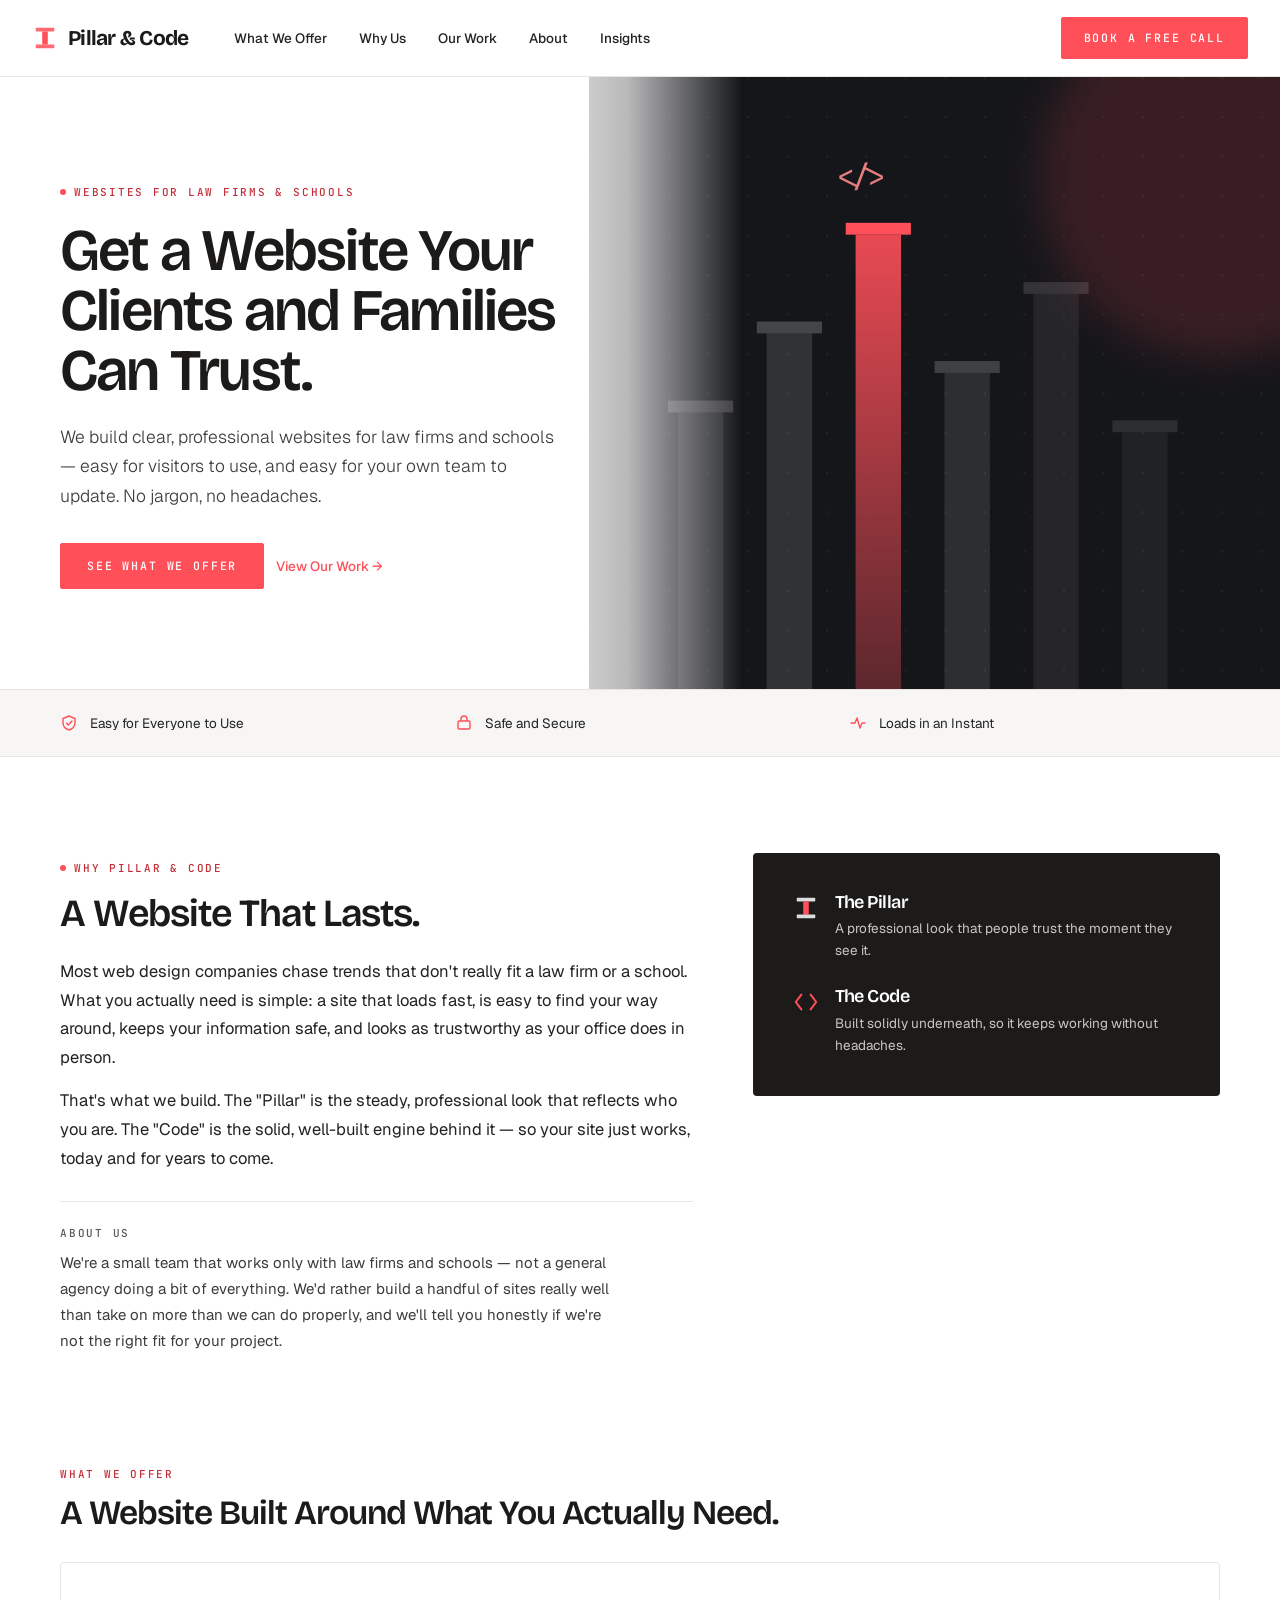
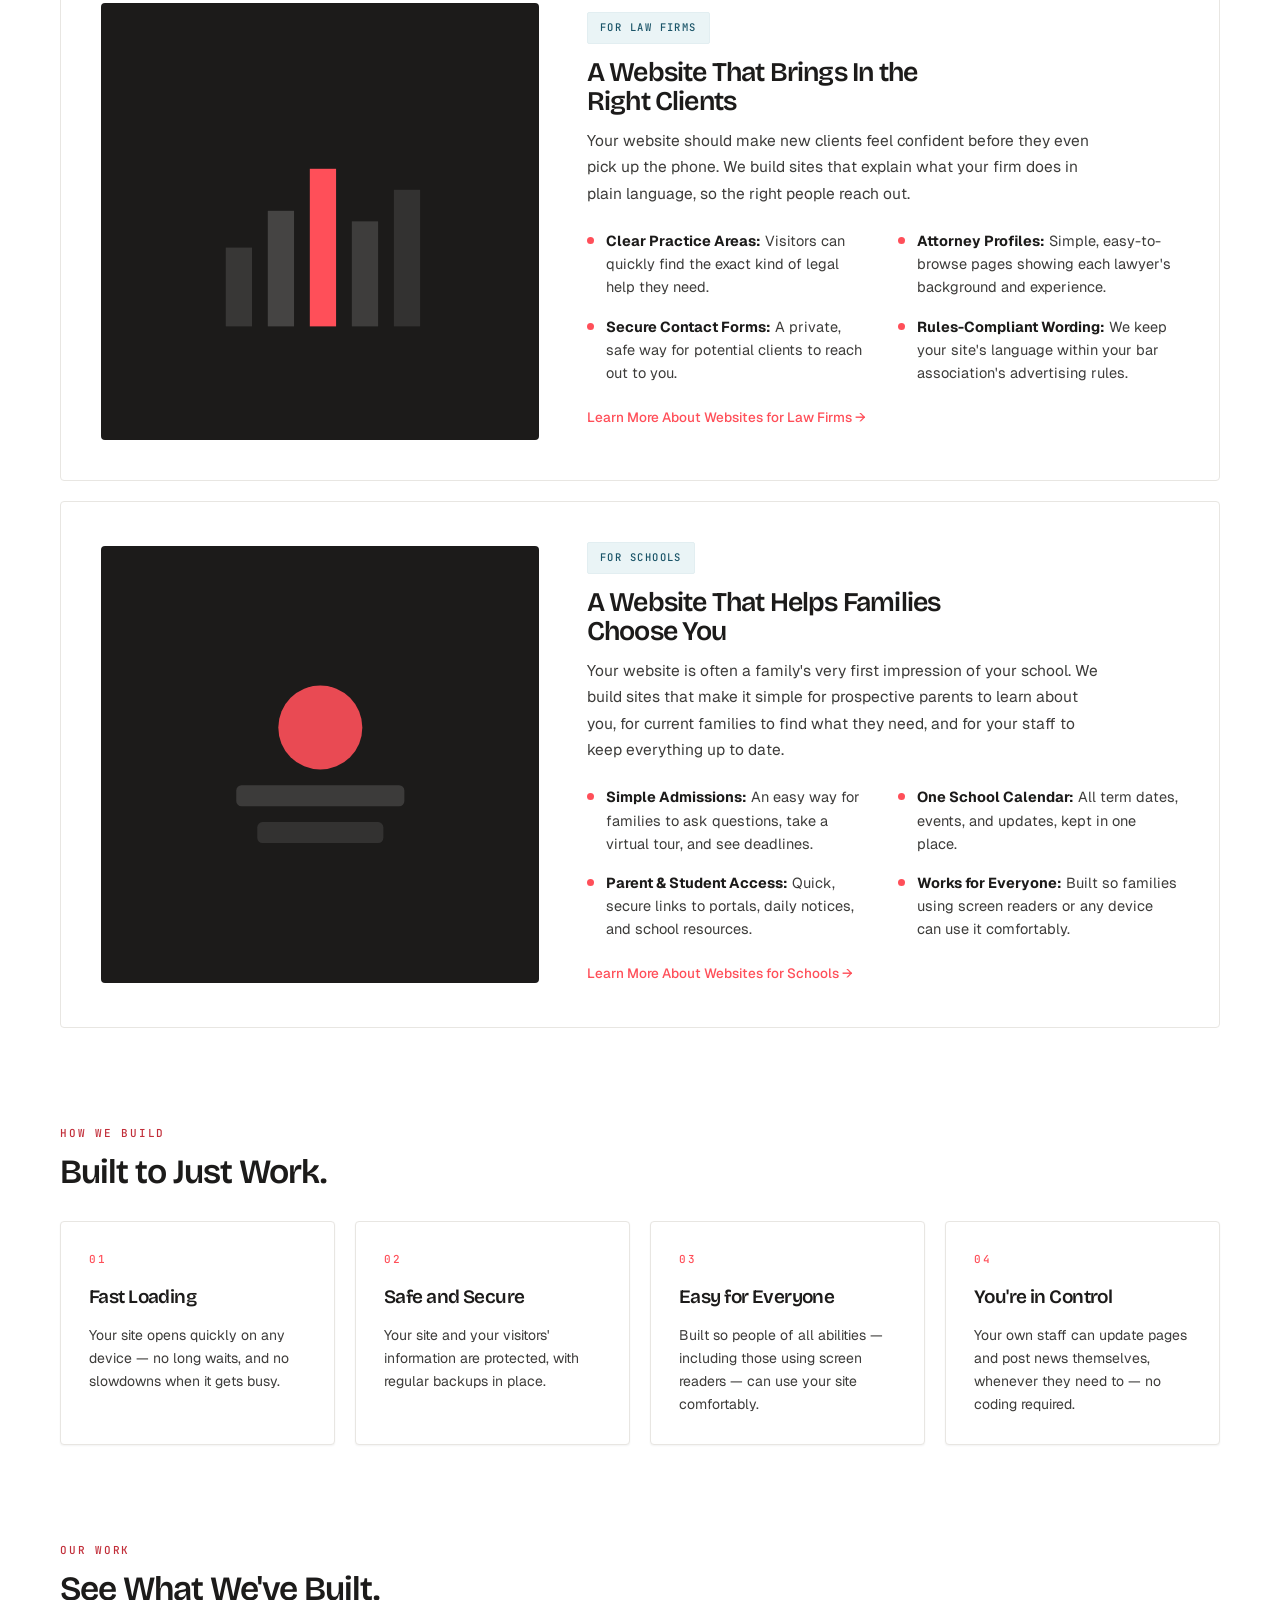
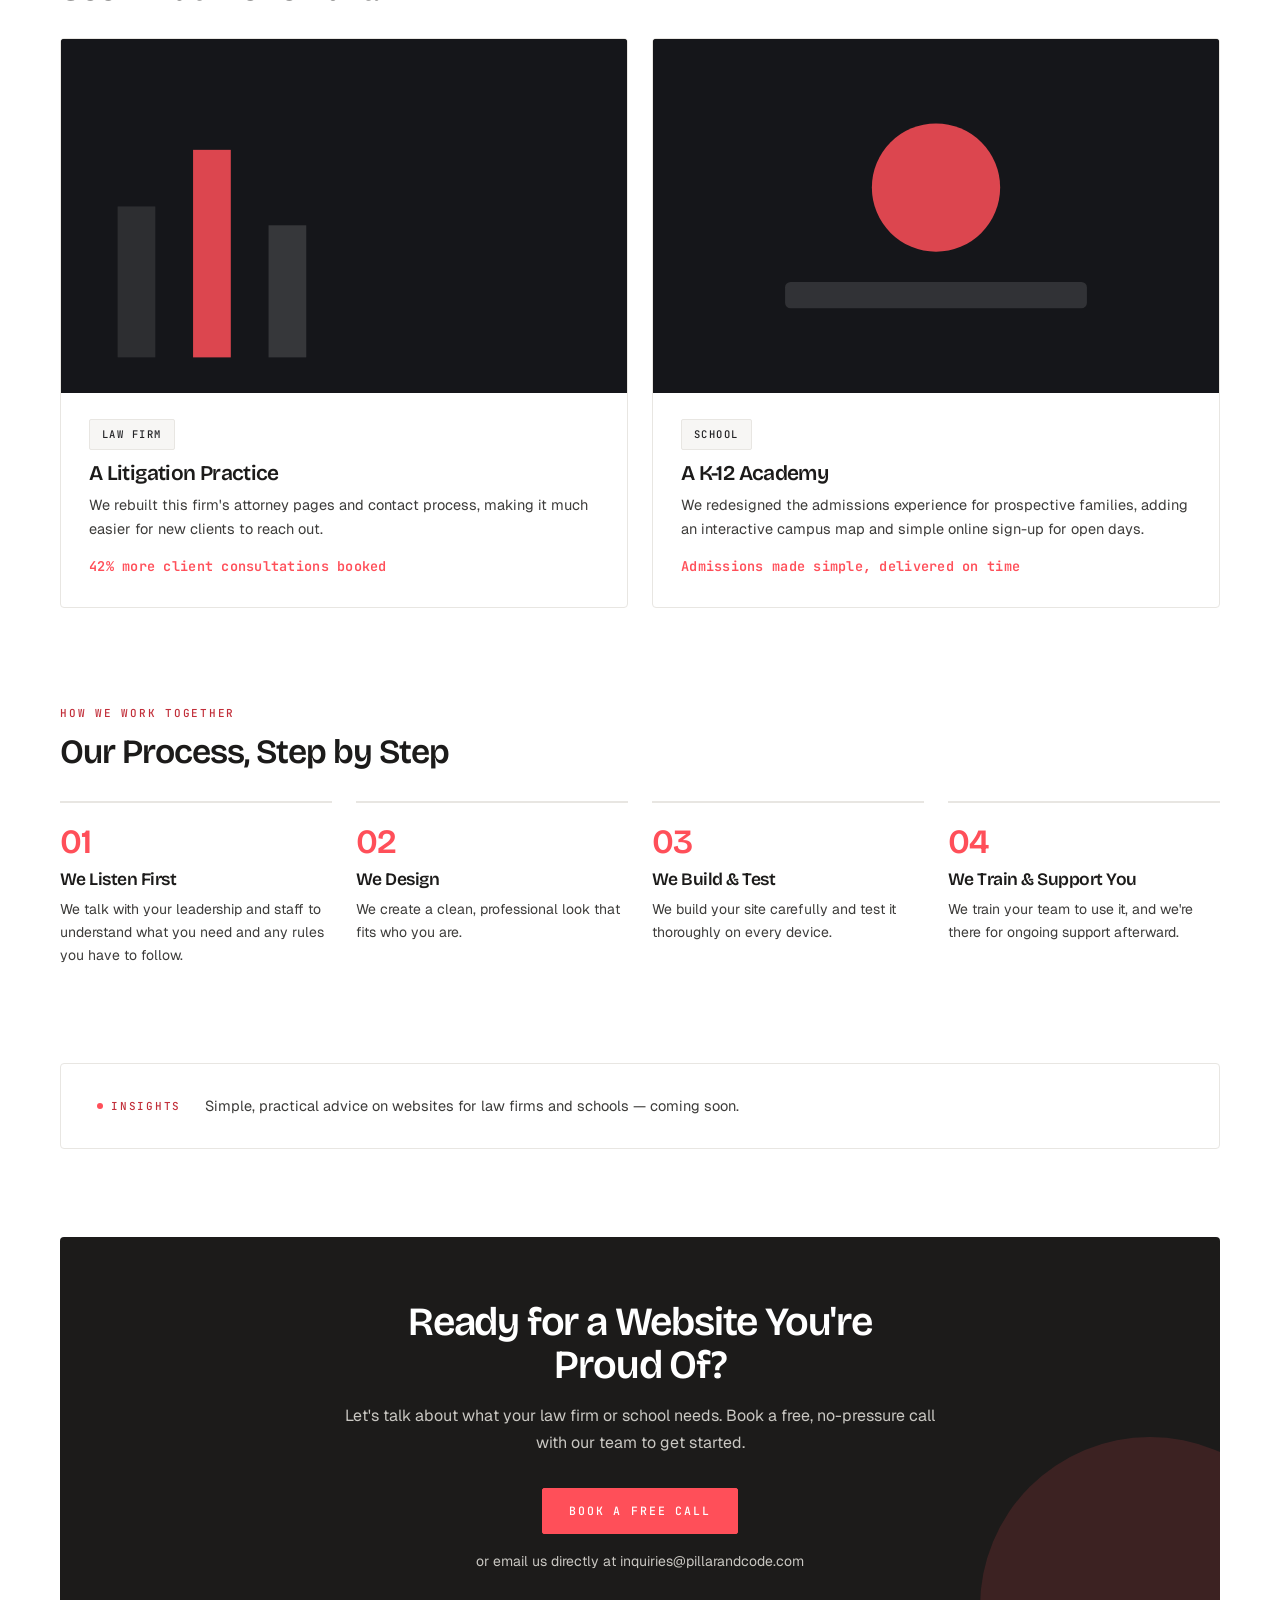
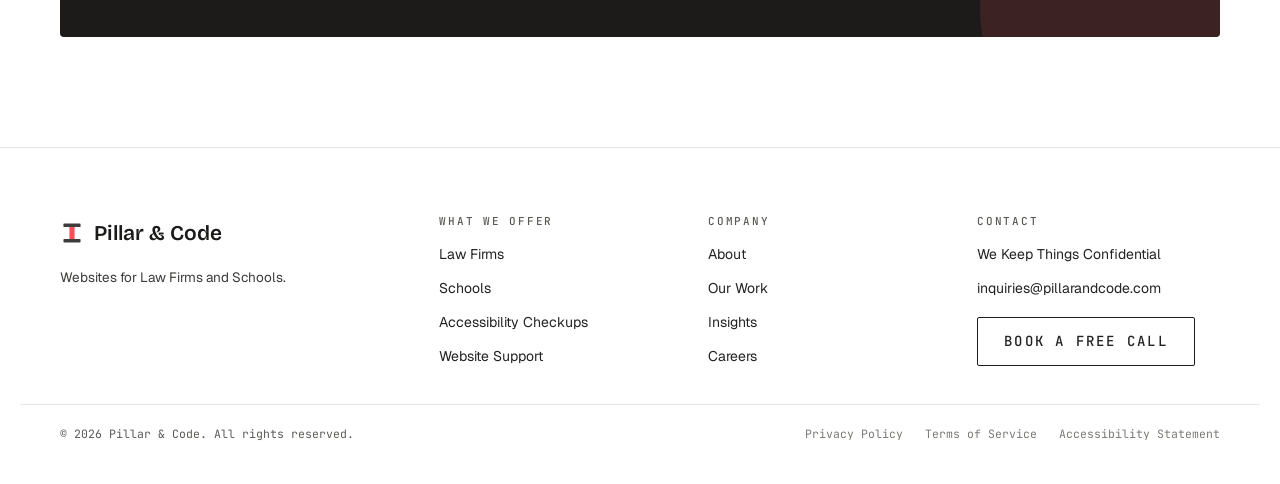
==== commit 2faa0cb8: "Rewrite site copy in plain, non-technical language Customers are lawyers and school administrators, " ====
--- a/index.html
+++ b/index.html
@@ -3,8 +3,8 @@
 <head>
 <meta charset="utf-8">
 <meta name="viewport" content="width=device-width, initial-scale=1">
-<title>Pillar &amp; Code — Digital Architecture for Enduring Institutions</title>
-<meta name="description" content="Pillar & Code designs and engineers secure, high-performance websites for law firms and educational institutions — where authority, trust, and precision cannot be compromised.">
+<title>Pillar &amp; Code — Websites for Law Firms and Schools</title>
+<meta name="description" content="Pillar & Code builds clear, professional websites for law firms and schools — easy to use, easy for your own staff to update, and built to earn trust.">
 <link rel="icon" href="favicon.svg" type="image/svg+xml">
 <link rel="stylesheet" href="css/style.css">
 </head>
@@ -24,13 +24,13 @@
       <svg width="18" height="14" viewBox="0 0 18 14" fill="none" aria-hidden="true"><path d="M0 1h18M0 7h18M0 13h18" stroke="currentColor" stroke-width="1.6"/></svg>
     </button>
     <nav class="nav-links" id="navLinks">
-      <a href="#solutions">Solutions</a>
-      <a href="#approach">Approach</a>
-      <a href="#work">Case Studies</a>
+      <a href="#solutions">What We Offer</a>
+      <a href="#approach">Why Us</a>
+      <a href="#work">Our Work</a>
       <a href="#about">About</a>
       <a href="#insights">Insights</a>
     </nav>
-    <a class="btn btn-primary nav-cta" href="contact.html">Schedule a Consultation</a>
+    <a class="btn btn-primary nav-cta" href="contact.html">Book a Free Call</a>
   </div>
 </header>
 
@@ -66,12 +66,12 @@
   <div class="hero-blob"></div>
   <div class="hero-inner">
     <div class="hero-copy">
-      <span class="eyebrow">Bespoke Web Architecture &amp; Engineering</span>
-      <h1>Digital Architecture for Enduring Institutions.</h1>
-      <p class="lede">We design and engineer secure, high-performance websites for law firms and educational institutions — where authority, trust, and precision cannot be compromised.</p>
+      <span class="eyebrow">Websites for Law Firms &amp; Schools</span>
+      <h1>Get a Website Your Clients and Families Can Trust.</h1>
+      <p class="lede">We build clear, professional websites for law firms and schools — easy for visitors to use, and easy for your own team to update. No jargon, no headaches.</p>
       <div class="hero-ctas">
-        <a class="btn btn-primary" href="#solutions">Explore Our Solutions</a>
-        <a class="link-arrow" href="#work">View Selected Work →</a>
+        <a class="btn btn-primary" href="#solutions">See What We Offer</a>
+        <a class="link-arrow" href="#work">View Our Work →</a>
       </div>
     </div>
   </div>
@@ -81,15 +81,15 @@
   <div class="wrap">
     <span class="trust-item">
       <svg width="18" height="18" viewBox="0 0 18 18" fill="none" aria-hidden="true"><path d="M9 2 3 4.5v4c0 4 2.5 6.6 6 7.5 3.5-.9 6-3.5 6-7.5v-4L9 2Z" stroke="currentColor" stroke-width="1.4"/><path d="M6.5 9.2 8.2 11 12 7" stroke="currentColor" stroke-width="1.4" stroke-linecap="round" stroke-linejoin="round"/></svg>
-      Built for WCAG AA/AAA Accessibility
+      Easy for Everyone to Use
     </span>
     <span class="trust-item">
       <svg width="18" height="18" viewBox="0 0 18 18" fill="none" aria-hidden="true"><rect x="3" y="7" width="12" height="8" rx="1.2" stroke="currentColor" stroke-width="1.4"/><path d="M6 7V5a3 3 0 0 1 6 0v2" stroke="currentColor" stroke-width="1.4"/></svg>
-      Enterprise Security
+      Safe and Secure
     </span>
     <span class="trust-item">
       <svg width="18" height="18" viewBox="0 0 18 18" fill="none" aria-hidden="true"><path d="M2 9h4l2-5 3 10 2-5h3" stroke="currentColor" stroke-width="1.4" stroke-linecap="round" stroke-linejoin="round"/></svg>
-      Sub-Second Load Speeds
+      Loads in an Instant
     </span>
   </div>
 </section>
@@ -100,14 +100,14 @@
   <section class="philosophy" id="approach">
     <div class="philosophy-grid">
       <div>
-        <span class="eyebrow">The Foundation</span>
-        <h2>Built on Trust. Engineered for Permanence.</h2>
-        <p>Most digital agencies chase fleeting visual trends that undermine institutional authority. Law firms and schools do not need decorative gimmicks — they require speed, clarity, airtight data security, and an online presence that mirrors the gravity of their physical halls.</p>
-        <p>At Pillar &amp; Code, we bridge classical institutional dignity with modern software craftsmanship. The Pillar represents foundational stability, intuitive hierarchy, and enduring prestige. The Code ensures zero bloat, enterprise-grade resilience, and seamless functionality.</p>
+        <span class="eyebrow">Why Pillar &amp; Code</span>
+        <h2>A Website That Lasts.</h2>
+        <p>Most web design companies chase trends that don't really fit a law firm or a school. What you actually need is simple: a site that loads fast, is easy to find your way around, keeps your information safe, and looks as trustworthy as your office does in person.</p>
+        <p>That's what we build. The "Pillar" is the steady, professional look that reflects who you are. The "Code" is the solid, well-built engine behind it — so your site just works, today and for years to come.</p>
 
         <div class="about-box" id="about">
-          <h6>About the studio</h6>
-          <p>Pillar &amp; Code is a small studio of designers and engineers who work exclusively with institutions where trust is non-negotiable. We build a small number of sites well, rather than many sites quickly — and we say so plainly when a project isn't the right fit.</p>
+          <h6>About us</h6>
+          <p>We're a small team that works only with law firms and schools — not a general agency doing a bit of everything. We'd rather build a handful of sites really well than take on more than we can do properly, and we'll tell you honestly if we're not the right fit for your project.</p>
         </div>
       </div>
 
@@ -116,14 +116,14 @@
           <svg width="26" height="26" viewBox="0 0 28 28" fill="none" aria-hidden="true"><rect x="4" y="3" width="20" height="4" rx="1" fill="#fff" opacity=".85"/><rect x="11" y="7" width="6" height="14" fill="#ff4f59"/><rect x="4" y="21" width="20" height="4" rx="1" fill="#fff" opacity=".85"/></svg>
           <div>
             <h4>The Pillar</h4>
-            <p>Foundational stability, intuitive hierarchy, and the enduring prestige an institution has earned.</p>
+            <p>A professional look that people trust the moment they see it.</p>
           </div>
         </div>
         <div class="mark-row">
           <svg width="26" height="26" viewBox="0 0 28 28" fill="none" aria-hidden="true"><path d="M9 6 3 14l6 8M19 6l6 8-6 8" stroke="#ff4f59" stroke-width="2.2" stroke-linecap="round" stroke-linejoin="round"/></svg>
           <div>
             <h4>The Code</h4>
-            <p>Zero bloat, enterprise-grade resilience, and seamless functionality your staff can maintain.</p>
+            <p>Built solidly underneath, so it keeps working without headaches.</p>
           </div>
         </div>
       </div>
@@ -133,8 +133,8 @@
   <section class="solutions" id="solutions">
     <div class="section-head">
       <div>
-        <span class="eyebrow section-kicker">Focused Expertise</span>
-        <h2 style="margin:0">Specialized Web Platforms Engineered for Your Sector.</h2>
+        <span class="eyebrow section-kicker">What We Offer</span>
+        <h2 style="margin:0">A Website Built Around What You Actually Need.</h2>
       </div>
     </div>
 
@@ -143,16 +143,16 @@
         <svg width="60%" viewBox="0 0 100 100" fill="none" aria-hidden="true"><rect x="14" y="60" width="10" height="30" fill="rgba(255,255,255,.12)"/><rect x="30" y="46" width="10" height="44" fill="rgba(255,255,255,.18)"/><rect x="46" y="30" width="10" height="60" fill="#ff4f59"/><rect x="62" y="50" width="10" height="40" fill="rgba(255,255,255,.15)"/><rect x="78" y="38" width="10" height="52" fill="rgba(255,255,255,.1)"/></svg>
       </div>
       <div>
-        <span class="tag tag-accent-2">For Legal Practices &amp; Law Firms</span>
-        <h3>Authority, Discretion, and High-Value Inquiries</h3>
-        <p>A law firm's website must project unshakeable competence while driving qualified client intake. We structure platforms that reflect your firm's pedigree and simplify complex expertise.</p>
+        <span class="tag tag-accent-2">For Law Firms</span>
+        <h3>A Website That Brings In the Right Clients</h3>
+        <p>Your website should make new clients feel confident before they even pick up the phone. We build sites that explain what your firm does in plain language, so the right people reach out.</p>
         <ul class="capability-list">
-          <li class="dot-item"><span><strong>Practice Area Architecture:</strong> Clear, search-optimized categorization for complex litigation and advisory services.</span></li>
-          <li class="dot-item"><span><strong>Attorney Bio Directories:</strong> Editorial-grade profiles with credential filtering, publication feeds, and representative matters.</span></li>
-          <li class="dot-item"><span><strong>Confidential Intake Pathways:</strong> Encrypted, compliant client inquiry forms designed to convert high-value retainers.</span></li>
-          <li class="dot-item"><span><strong>Regulatory &amp; Privacy Compliance:</strong> Strict adherence to bar advertising guidelines, cookie privacy, and data governance.</span></li>
+          <li class="dot-item"><span><strong>Clear Practice Areas:</strong> Visitors can quickly find the exact kind of legal help they need.</span></li>
+          <li class="dot-item"><span><strong>Attorney Profiles:</strong> Simple, easy-to-browse pages showing each lawyer's background and experience.</span></li>
+          <li class="dot-item"><span><strong>Secure Contact Forms:</strong> A private, safe way for potential clients to reach out to you.</span></li>
+          <li class="dot-item"><span><strong>Rules-Compliant Wording:</strong> We keep your site's language within your bar association's advertising rules.</span></li>
         </ul>
-        <a class="link-arrow" href="contact.html">Learn more about Legal Web Solutions →</a>
+        <a class="link-arrow" href="contact.html">Learn More About Websites for Law Firms →</a>
       </div>
     </div>
 
@@ -161,16 +161,16 @@
         <svg width="60%" viewBox="0 0 100 100" fill="none" aria-hidden="true"><circle cx="50" cy="36" r="16" fill="#ff4f59" opacity=".9"/><rect x="18" y="58" width="64" height="8" rx="2" fill="rgba(255,255,255,.14)"/><rect x="26" y="72" width="48" height="8" rx="2" fill="rgba(255,255,255,.1)"/></svg>
       </div>
       <div>
-        <span class="tag tag-accent-2">For Schools &amp; Educational Institutions</span>
-        <h3>Community, Engagement, and Enrollment Growth</h3>
-        <p>An educational website is the front door for prospective families, an informational hub for parents, and the digital record of student achievement. We engineer platforms that make vital information effortless to find.</p>
+        <span class="tag tag-accent-2">For Schools</span>
+        <h3>A Website That Helps Families Choose You</h3>
+        <p>Your website is often a family's very first impression of your school. We build sites that make it simple for prospective parents to learn about you, for current families to find what they need, and for your staff to keep everything up to date.</p>
         <ul class="capability-list">
-          <li class="dot-item"><span><strong>Admissions &amp; Enrollment Funnels:</strong> Streamlined inquiry pathways, virtual campus tour integration, and application deadline tracking.</span></li>
-          <li class="dot-item"><span><strong>Unified Campus Calendars:</strong> Dynamic scheduling for academic terms, athletics, and school board updates.</span></li>
-          <li class="dot-item"><span><strong>Parent &amp; Student Gateways:</strong> Secure routing to portals, daily bulletins, and administrative resources.</span></li>
-          <li class="dot-item"><span><strong>Strict Accessibility Standards:</strong> Built from the ground up for ADA/WCAG compliance, ensuring universal access across devices.</span></li>
+          <li class="dot-item"><span><strong>Simple Admissions:</strong> An easy way for families to ask questions, take a virtual tour, and see deadlines.</span></li>
+          <li class="dot-item"><span><strong>One School Calendar:</strong> All term dates, events, and updates, kept in one place.</span></li>
+          <li class="dot-item"><span><strong>Parent &amp; Student Access:</strong> Quick, secure links to portals, daily notices, and school resources.</span></li>
+          <li class="dot-item"><span><strong>Works for Everyone:</strong> Built so families using screen readers or any device can use it comfortably.</span></li>
         </ul>
-        <a class="link-arrow" href="contact.html">Learn more about Education Web Solutions →</a>
+        <a class="link-arrow" href="contact.html">Learn More About Websites for Schools →</a>
       </div>
     </div>
   </section>
@@ -178,30 +178,30 @@
   <section class="engineering" id="why">
     <div class="section-head">
       <div>
-        <span class="eyebrow section-kicker">Technical Rigor</span>
-        <h2 style="margin:0">Websites as Resilient as Your Reputation.</h2>
+        <span class="eyebrow section-kicker">How We Build</span>
+        <h2 style="margin:0">Built to Just Work.</h2>
       </div>
     </div>
     <div class="pillars-grid">
       <div class="card elev-sm pillar-card">
         <span class="card-kicker">01</span>
-        <span class="card-title">Zero Bloat, High Performance</span>
-        <p class="card-body">Bespoke codebases with sub-second page loads. No slow off-the-shelf page builders that break during traffic spikes.</p>
+        <span class="card-title">Fast Loading</span>
+        <p class="card-body">Your site opens quickly on any device — no long waits, and no slowdowns when it gets busy.</p>
       </div>
       <div class="card elev-sm pillar-card">
         <span class="card-kicker">02</span>
-        <span class="card-title">Institutional Security</span>
-        <p class="card-body">Hardened CMS architectures, SSL enforcement, automated backups, and defense against data vulnerabilities.</p>
+        <span class="card-title">Safe and Secure</span>
+        <p class="card-body">Your site and your visitors' information are protected, with regular backups in place.</p>
       </div>
       <div class="card elev-sm pillar-card">
         <span class="card-kicker">03</span>
-        <span class="card-title">Universal Accessibility</span>
-        <p class="card-body">Universal usability built into every layout, color contrast ratio, and navigation system.</p>
+        <span class="card-title">Easy for Everyone</span>
+        <p class="card-body">Built so people of all abilities — including those using screen readers — can use your site comfortably.</p>
       </div>
       <div class="card elev-sm pillar-card">
         <span class="card-kicker">04</span>
-        <span class="card-title">Empowered Internal Teams</span>
-        <p class="card-body">Clean, structured content management systems so your communications and administrative teams can publish updates without touching code.</p>
+        <span class="card-title">You're in Control</span>
+        <p class="card-body">Your own staff can update pages and post news themselves, whenever they need to — no coding required.</p>
       </div>
     </div>
   </section>
@@ -209,8 +209,8 @@
   <section class="work" id="work">
     <div class="section-head">
       <div>
-        <span class="eyebrow section-kicker">Portfolio</span>
-        <h2 style="margin:0">Built to Endure.</h2>
+        <span class="eyebrow section-kicker">Our Work</span>
+        <h2 style="margin:0">See What We've Built.</h2>
       </div>
     </div>
     <div class="work-grid">
@@ -224,10 +224,10 @@
           </svg>
         </div>
         <div class="work-card-body">
-          <span class="tag tag-neutral">Legal</span>
-          <h4>Boutique Commercial Litigation Practice</h4>
-          <p>Restructuring partner profiles and inquiry flow for a mid-size litigation practice.</p>
-          <span class="work-result">42% lift in qualified client consultations</span>
+          <span class="tag tag-neutral">Law Firm</span>
+          <h4>A Litigation Practice</h4>
+          <p>We rebuilt this firm's attorney pages and contact process, making it much easier for new clients to reach out.</p>
+          <span class="work-result">42% more client consultations booked</span>
         </div>
       </div>
       <div class="work-card">
@@ -239,10 +239,10 @@
           </svg>
         </div>
         <div class="work-card-body">
-          <span class="tag tag-neutral">Education</span>
-          <h4>Independent K-12 Academy</h4>
-          <p>Redesigning the prospective family admissions journey with interactive campus mapping and automated open-day registration.</p>
-          <span class="work-result">Streamlined admissions journey, launched on schedule</span>
+          <span class="tag tag-neutral">School</span>
+          <h4>A K-12 Academy</h4>
+          <p>We redesigned the admissions experience for prospective families, adding an interactive campus map and simple online sign-up for open days.</p>
+          <span class="work-result">Admissions made simple, delivered on time</span>
         </div>
       </div>
     </div>
@@ -251,30 +251,30 @@
   <section class="process" id="process">
     <div class="section-head">
       <div>
-        <span class="eyebrow section-kicker">Engagement Model</span>
-        <h2 style="margin:0">A Deliberate, Structured Methodology</h2>
+        <span class="eyebrow section-kicker">How We Work Together</span>
+        <h2 style="margin:0">Our Process, Step by Step</h2>
       </div>
     </div>
     <div class="process-grid">
       <div class="process-step">
         <span class="step-n">01</span>
-        <h4>Stakeholder Discovery &amp; Architecture</h4>
-        <p>Aligning leadership, admissions or practice chairs, and compliance requirements.</p>
+        <h4>We Listen First</h4>
+        <p>We talk with your leadership and staff to understand what you need and any rules you have to follow.</p>
       </div>
       <div class="process-step">
         <span class="step-n">02</span>
-        <h4>Editorial &amp; Interface Design</h4>
-        <p>Crafting a dignified visual language that respects your identity.</p>
+        <h4>We Design</h4>
+        <p>We create a clean, professional look that fits who you are.</p>
       </div>
       <div class="process-step">
         <span class="step-n">03</span>
-        <h4>Bespoke Engineering &amp; Testing</h4>
-        <p>Clean coding, performance benchmarking, and multi-device stress testing.</p>
+        <h4>We Build &amp; Test</h4>
+        <p>We build your site carefully and test it thoroughly on every device.</p>
       </div>
       <div class="process-step">
         <span class="step-n">04</span>
-        <h4>Institutional Handoff &amp; Support</h4>
-        <p>Comprehensive staff training, documentation, and long-term infrastructure maintenance.</p>
+        <h4>We Train &amp; Support You</h4>
+        <p>We train your team to use it, and we're there for ongoing support afterward.</p>
       </div>
     </div>
   </section>
@@ -282,7 +282,7 @@
   <section id="insights" style="padding: 0 0 88px">
     <div class="card" style="padding: 30px 36px; flex-direction: row; align-items: center; gap: 24px; flex-wrap: wrap">
       <span class="eyebrow" style="flex: none">Insights</span>
-      <p style="margin: 0; font-size: 14.5px; color: var(--color-neutral-700)">Field notes on institutional web strategy, accessibility, and security — coming soon.</p>
+      <p style="margin: 0; font-size: 14.5px; color: var(--color-neutral-700)">Simple, practical advice on websites for law firms and schools — coming soon.</p>
     </div>
   </section>
 
@@ -292,11 +292,11 @@
 <section class="final-cta">
   <div class="wrap">
     <div class="final-cta-panel">
-      <h2>Ready to Elevate Your Institution's Digital Presence?</h2>
-      <p>Let us build a digital foundation that commands respect and performs flawlessly. Schedule an exploratory consultation with our engineering and design team.</p>
+      <h2>Ready for a Website You're Proud Of?</h2>
+      <p>Let's talk about what your law firm or school needs. Book a free, no-pressure call with our team to get started.</p>
       <div class="final-cta-actions">
-        <a class="btn btn-primary" href="contact.html">Book a Discovery Session</a>
-        <a class="mailto" href="mailto:inquiries@pillarandcode.com">or email our principals at inquiries@pillarandcode.com</a>
+        <a class="btn btn-primary" href="contact.html">Book a Free Call</a>
+        <a class="mailto" href="mailto:inquiries@pillarandcode.com">or email us directly at inquiries@pillarandcode.com</a>
       </div>
     </div>
   </div>
@@ -309,27 +309,27 @@
         <svg width="24" height="24" viewBox="0 0 28 28" fill="none" aria-hidden="true"><rect x="4" y="3" width="20" height="4" rx="1" fill="currentColor" opacity=".85"/><rect x="11" y="7" width="6" height="14" fill="#ff4f59"/><rect x="4" y="21" width="20" height="4" rx="1" fill="currentColor" opacity=".85"/></svg>
         <span>Pillar &amp; Code</span>
       </a>
-      <p class="footer-note">Digital Architecture for Law Firms and Educational Institutions.</p>
+      <p class="footer-note">Websites for Law Firms and Schools.</p>
     </div>
     <div class="footer-col">
-      <h6>Solutions</h6>
+      <h6>What We Offer</h6>
       <a href="#solutions">Law Firms</a>
-      <a href="#solutions">Educational Institutions</a>
-      <a href="#why">Accessibility Audits</a>
-      <a href="#why">Web Infrastructure</a>
+      <a href="#solutions">Schools</a>
+      <a href="#why">Accessibility Checkups</a>
+      <a href="#why">Website Support</a>
     </div>
     <div class="footer-col">
       <h6>Company</h6>
       <a href="#about">About</a>
-      <a href="#work">Case Studies</a>
+      <a href="#work">Our Work</a>
       <a href="#insights">Insights</a>
       <a href="mailto:inquiries@pillarandcode.com">Careers</a>
     </div>
     <div class="footer-col">
-      <h6>Contact &amp; Trust</h6>
-      <span style="font-size: 14px">Strict NDA Standards</span>
+      <h6>Contact</h6>
+      <span style="font-size: 14px">We Keep Things Confidential</span>
       <a href="mailto:inquiries@pillarandcode.com">inquiries@pillarandcode.com</a>
-      <a class="btn btn-secondary" href="contact.html" style="margin-top: 6px; align-self: flex-start">Schedule a Consultation</a>
+      <a class="btn btn-secondary" href="contact.html" style="margin-top: 6px; align-self: flex-start">Book a Free Call</a>
     </div>
   </div>
   <div class="footer-bottom">
--- a/css/style.css
+++ b/css/style.css
@@ -343,9 +343,9 @@
 @media (max-width: 760px) {
   .wrap, .hero-inner { padding-left: 24px; padding-right: 24px; }
   .nav-inner { padding: 14px 20px; }
-  .nav-links { position: fixed; top: 0; right: 0; bottom: 0; width: min(78vw, 320px); background: #fff;
+  .nav-links { position: fixed; top: 0; right: 0; height: 100vh; width: min(78vw, 320px); background: #fff;
     flex-direction: column; align-items: stretch; padding: 90px 24px 24px; gap: 4px; box-shadow: var(--shadow-lg);
-    transform: translateX(100%); transition: transform .3s ease; z-index: 70; }
+    overflow-y: auto; transform: translateX(100%); transition: transform .3s ease; z-index: 70; }
   .nav-links.is-open { transform: translateX(0); }
   .nav-links a { padding: 12px 8px; font-size: 15px; }
   .nav-toggle {
@@ -354,7 +354,7 @@
   }
   .nav-cta { display: none; }
   .hero { min-height: 0; flex-direction: column; align-items: stretch; }
-  .hero-art { position: relative; width: 100%; height: 260px; }
+  .hero-art { position: relative; inset: auto; width: 100%; height: 260px; }
   .hero-fade { display: none; }
   .hero-blob { display: none; }
   .hero-inner { padding: 40px 24px 56px; }
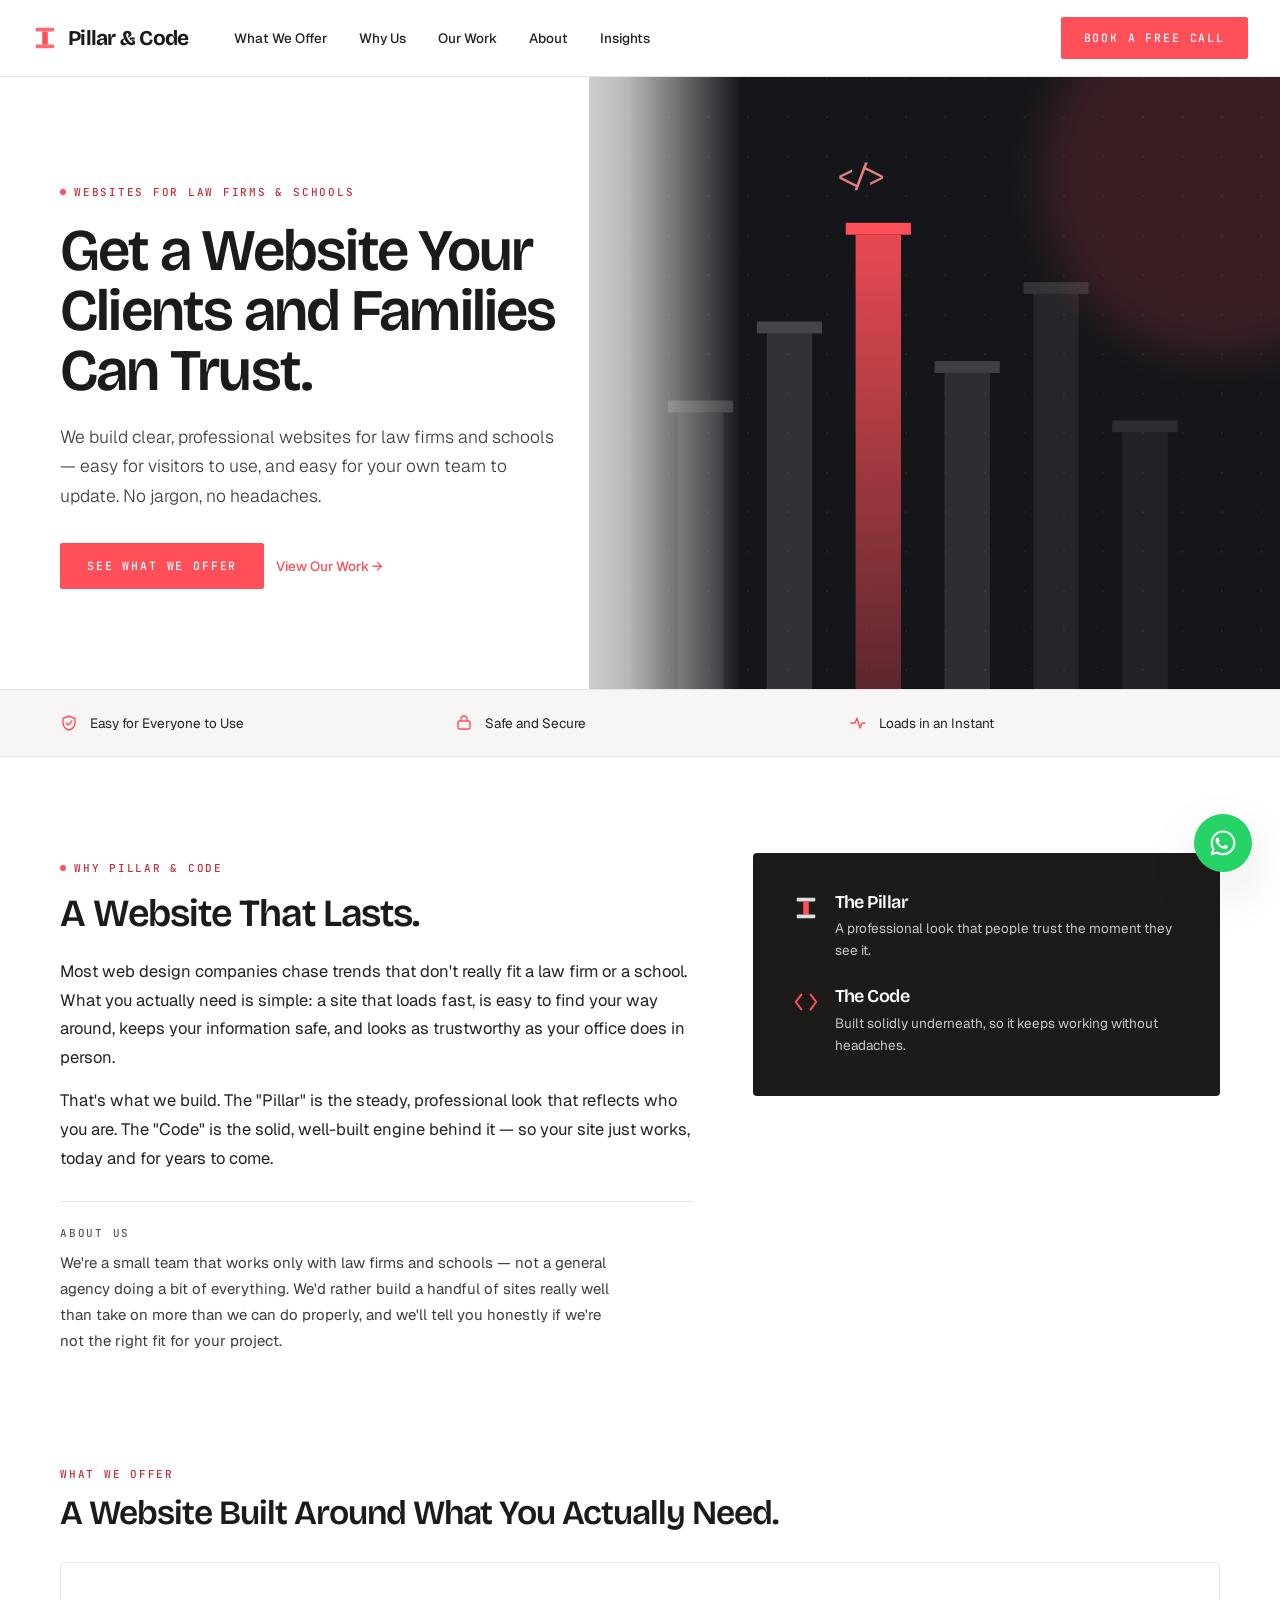
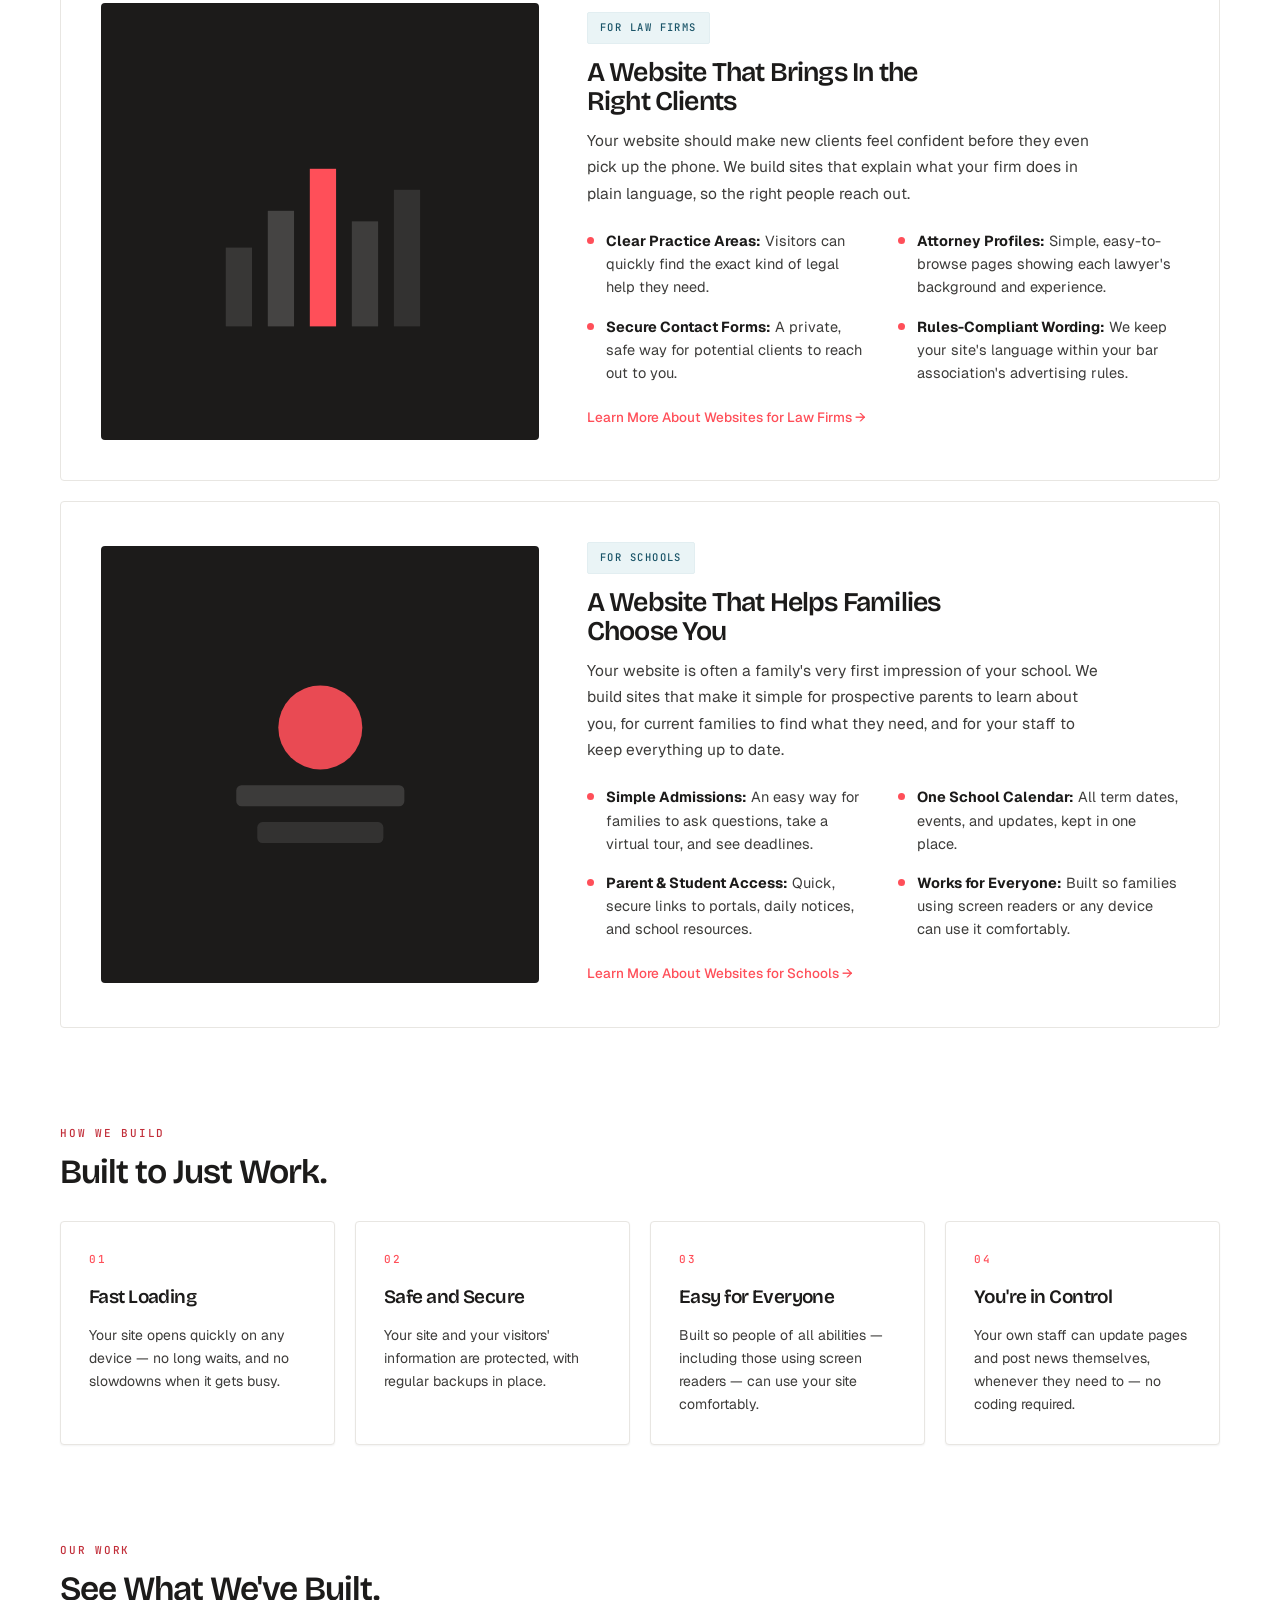
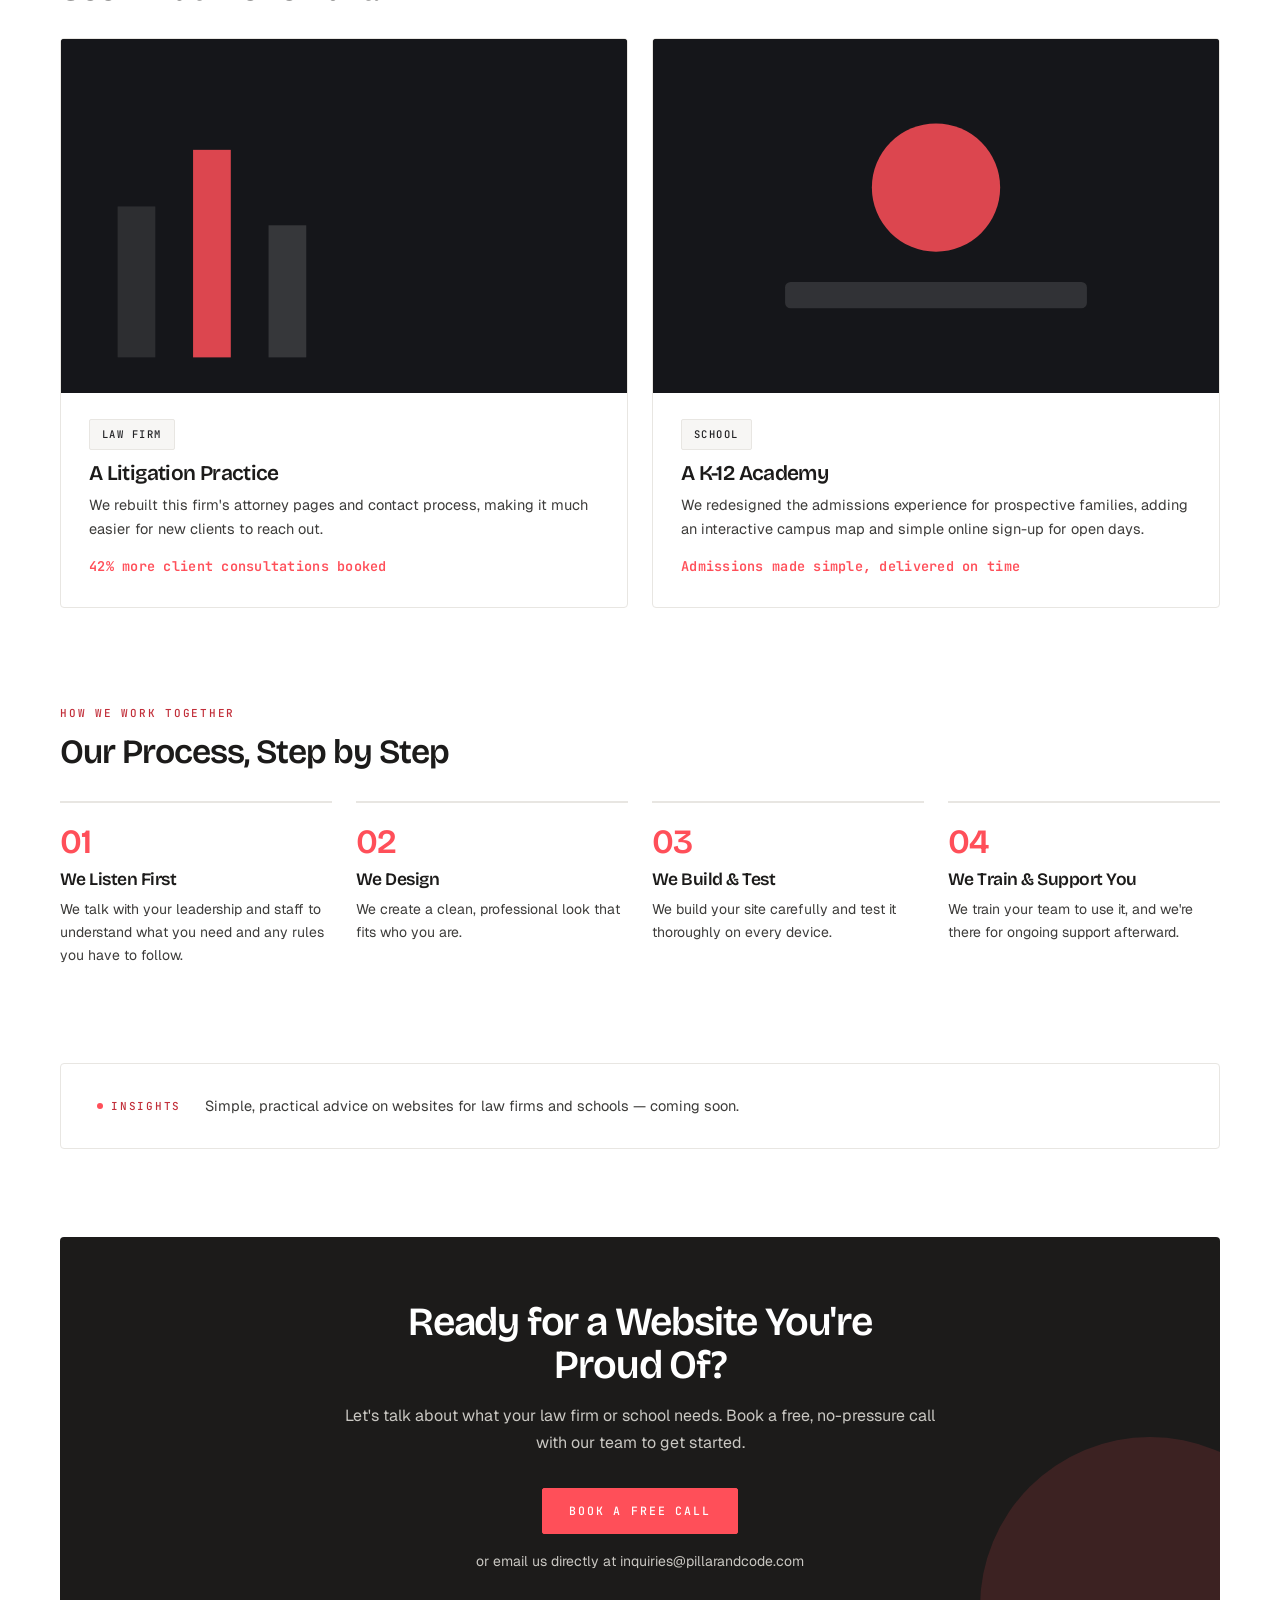
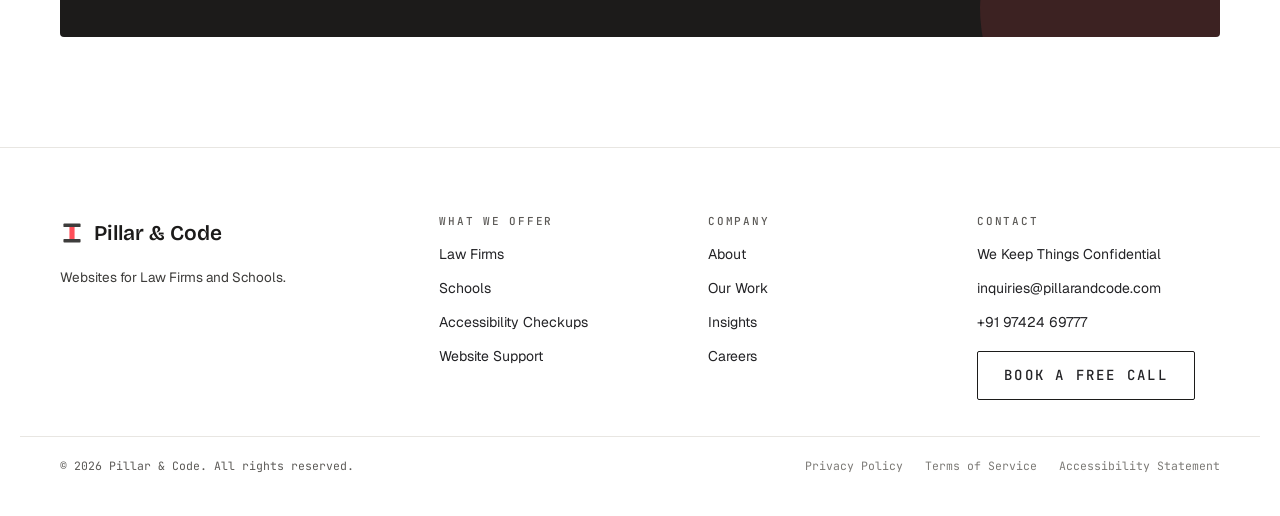
==== commit b8803b53: "Add WhatsApp contact: floating button + phone number Floating WhatsApp button (bottom-right, hidden " ====
--- a/index.html
+++ b/index.html
@@ -329,6 +329,7 @@
       <h6>Contact</h6>
       <span style="font-size: 14px">We Keep Things Confidential</span>
       <a href="mailto:inquiries@pillarandcode.com">inquiries@pillarandcode.com</a>
+      <a href="tel:+919742469777">+91 97424 69777</a>
       <a class="btn btn-secondary" href="contact.html" style="margin-top: 6px; align-self: flex-start">Book a Free Call</a>
     </div>
   </div>
@@ -340,6 +341,10 @@
   </div>
 </footer>
 
+<a class="whatsapp-float" href="https://wa.me/919742469777?text=Hi%2C%20I%20would%20like%20to%20talk%20about%20a%20website%20for%20my%20law%20firm%20or%20school." target="_blank" rel="noopener" aria-label="Chat with us on WhatsApp">
+  <svg viewBox="0 0 24 24" fill="#fff" aria-hidden="true"><path d="M12.04 2c-5.46 0-9.9 4.44-9.9 9.9 0 1.75.46 3.45 1.32 4.95L2 22l5.25-1.38a9.9 9.9 0 0 0 4.79 1.22h.004c5.46 0 9.9-4.44 9.9-9.9 0-2.64-1.03-5.12-2.9-6.99A9.82 9.82 0 0 0 12.04 2Zm0 1.67c2.19 0 4.25.85 5.8 2.4a8.15 8.15 0 0 1 2.4 5.8c0 4.52-3.68 8.2-8.2 8.2a8.2 8.2 0 0 1-4.17-1.14l-.3-.18-3.12.82.83-3.04-.2-.31a8.14 8.14 0 0 1-1.25-4.35c0-4.52 3.68-8.2 8.21-8.2Zm-4.5 4.1c-.16 0-.42.06-.64.31-.22.25-.85.83-.85 2.02 0 1.19.87 2.34.99 2.5.12.16 1.7 2.6 4.13 3.64.58.25 1.03.4 1.38.51.58.18 1.11.16 1.53.1.47-.07 1.44-.59 1.64-1.16.2-.57.2-1.06.14-1.16-.06-.1-.22-.16-.46-.28-.24-.12-1.44-.71-1.66-.79-.22-.08-.38-.12-.55.12-.16.24-.63.79-.77.95-.14.16-.28.18-.52.06-.24-.12-1.02-.38-1.94-1.2-.72-.64-1.2-1.43-1.34-1.67-.14-.24-.01-.37.11-.49.11-.11.24-.28.36-.42.12-.14.16-.24.24-.4.08-.16.04-.3-.02-.42-.06-.12-.55-1.34-.76-1.83-.2-.48-.4-.42-.55-.42h-.2Z"/></svg>
+</a>
+
 <script src="js/main.js"></script>
 </body>
 </html>
--- a/css/style.css
+++ b/css/style.css
@@ -367,4 +367,16 @@
   .footer-bottom { padding: 20px 24px 32px; }
   .final-cta-panel { padding: 40px 26px; }
   .contact-panel { padding: 28px; }
-}
+  .whatsapp-float { right: 16px; bottom: 16px; width: 52px; height: 52px; }
+  .whatsapp-float svg { width: 26px; height: 26px; }
+}
+
+/* ============================= whatsapp float ============================== */
+.whatsapp-float {
+  position: fixed; right: 28px; bottom: 28px; z-index: 65;
+  width: 58px; height: 58px; border-radius: 999px;
+  background: #25d366; display: flex; align-items: center; justify-content: center;
+  box-shadow: var(--shadow-lg); transition: transform .2s ease, box-shadow .2s ease;
+}
+.whatsapp-float:hover { transform: translateY(-3px) scale(1.04); box-shadow: 0 22px 50px rgba(28,27,26,.22); }
+.whatsapp-float svg { width: 30px; height: 30px; display: block; }
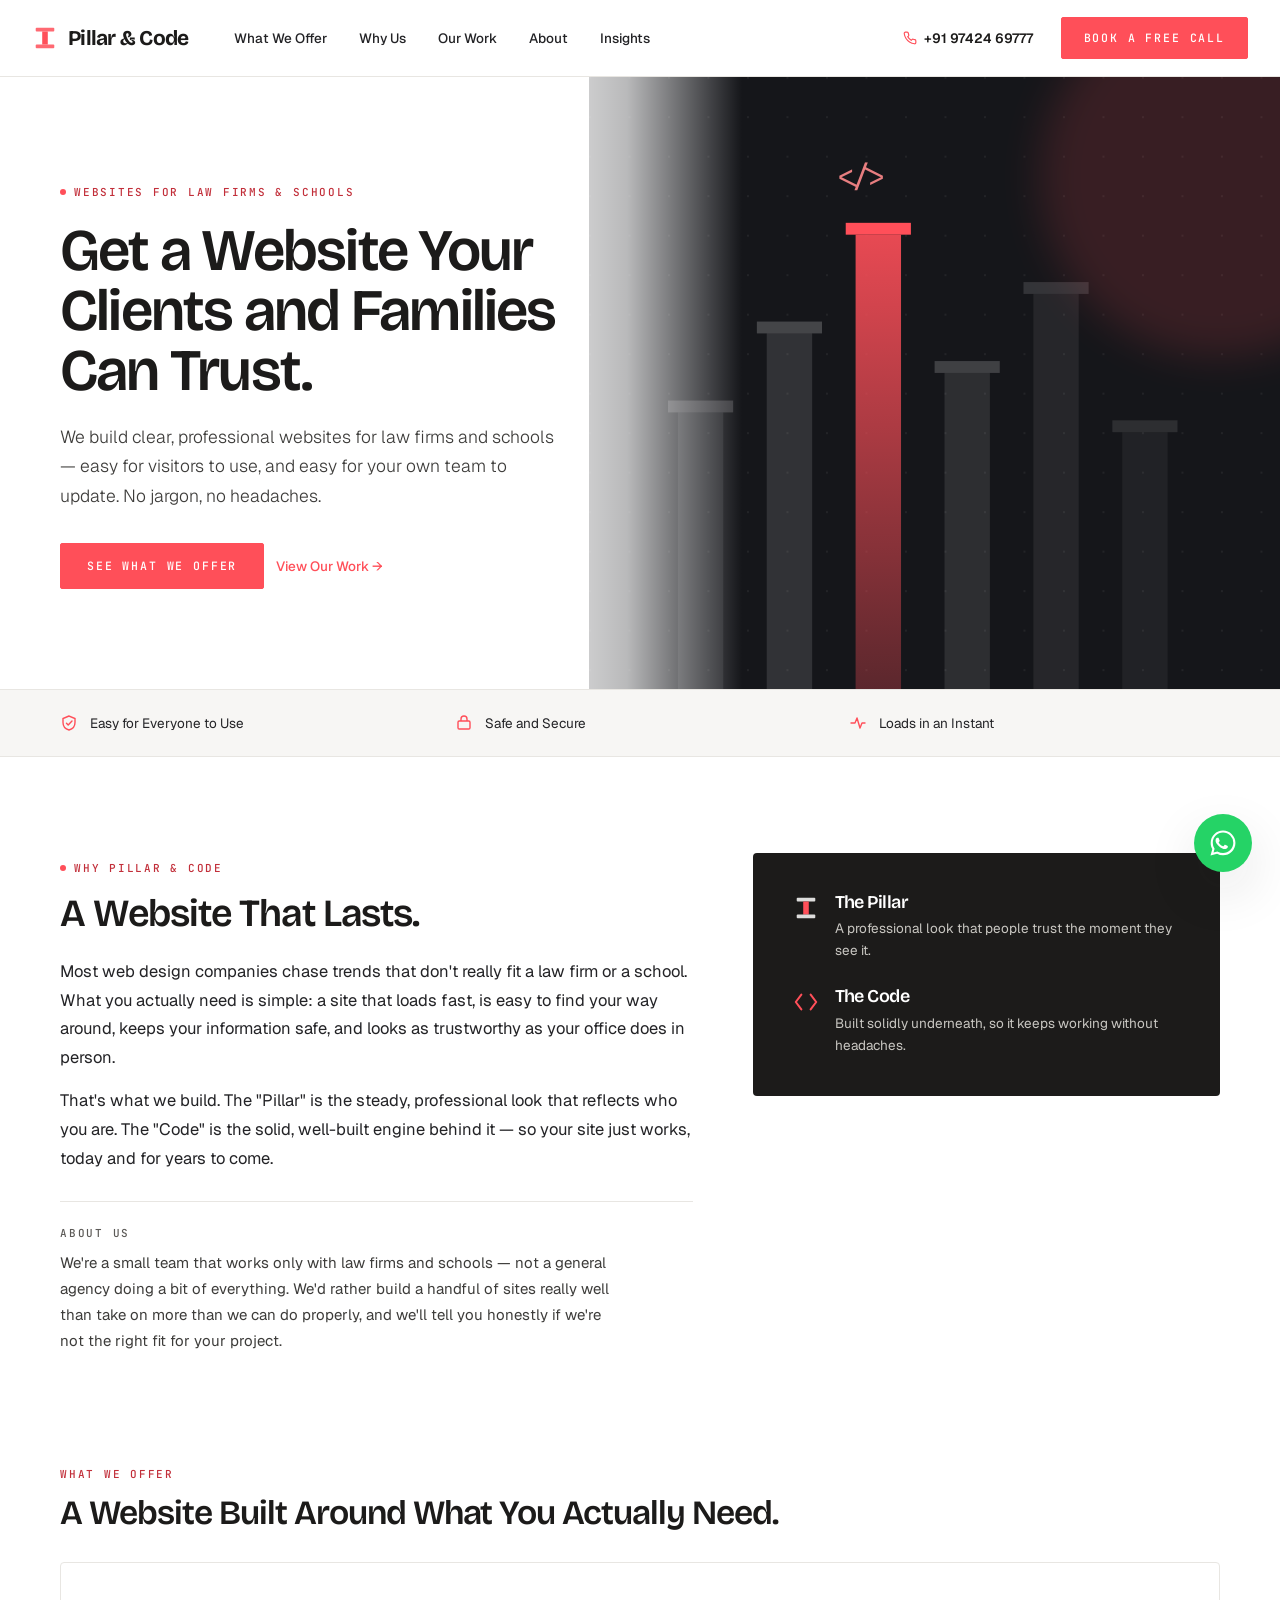
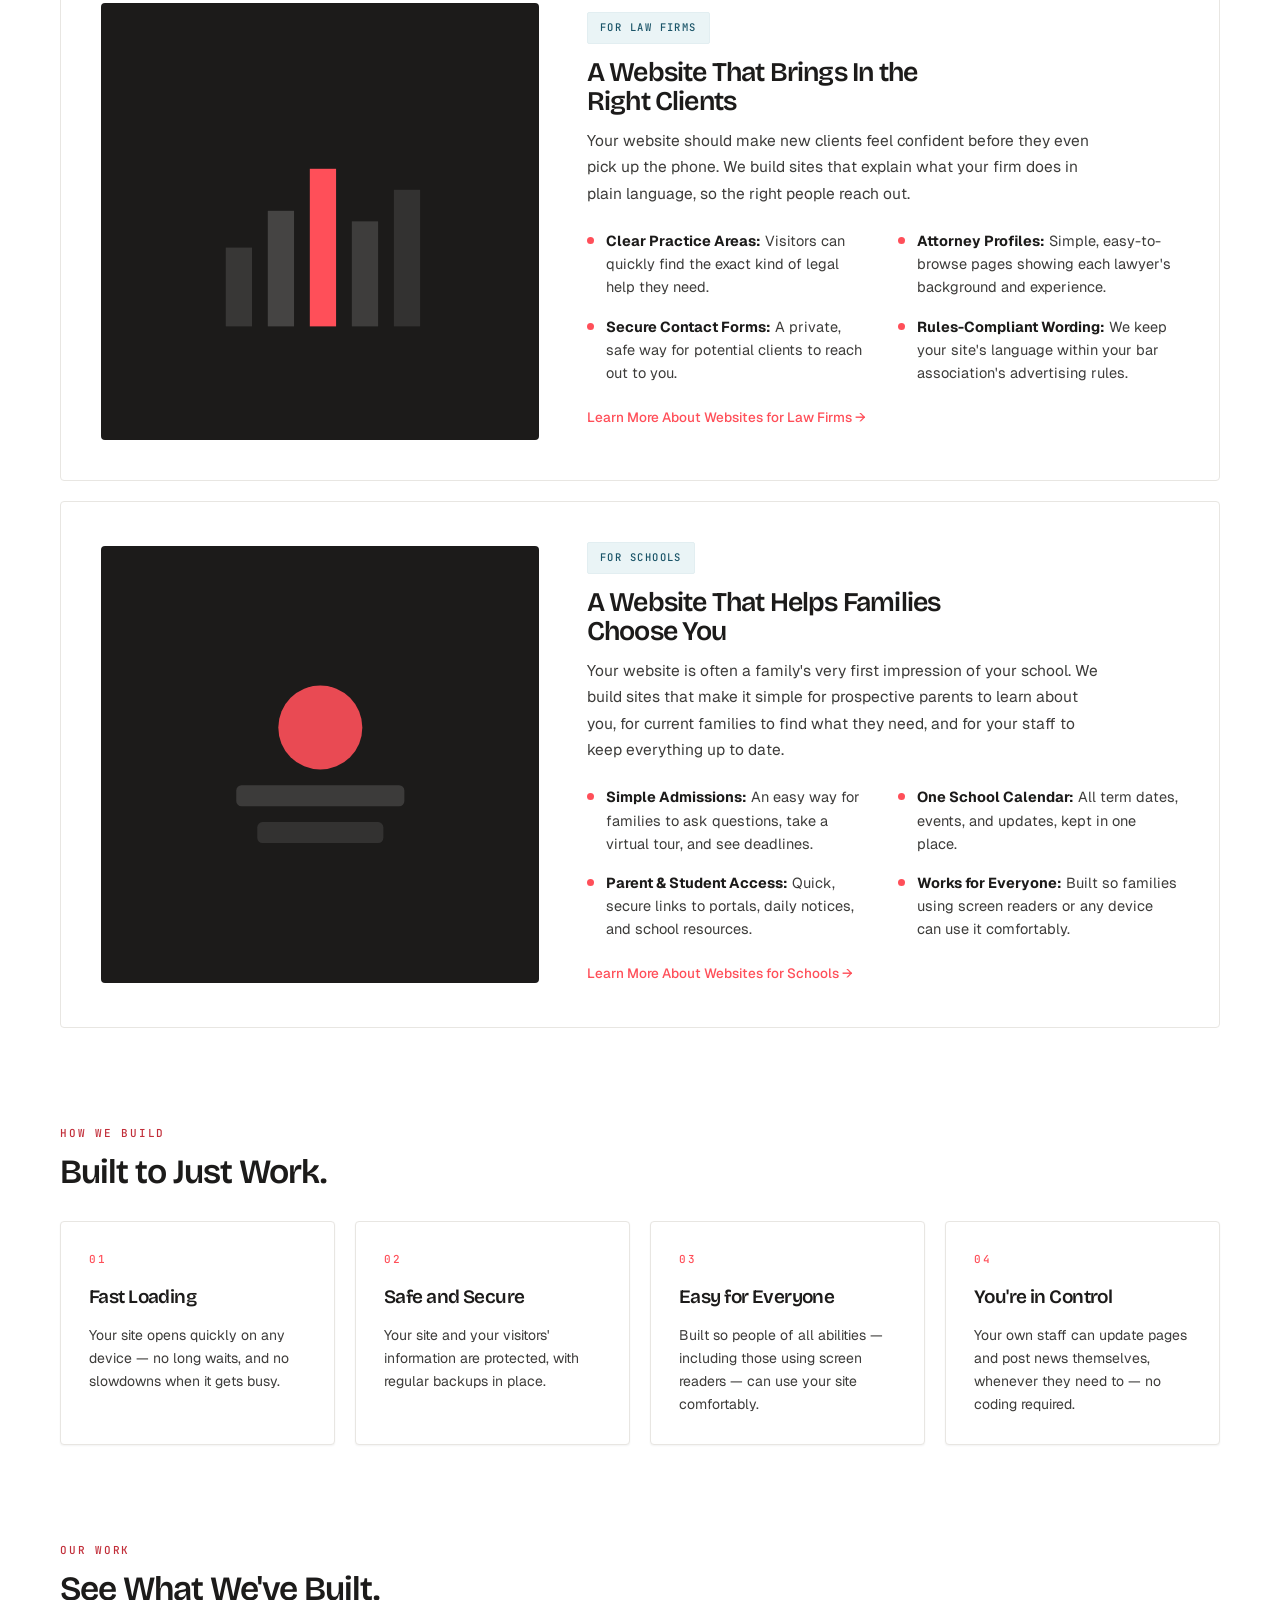
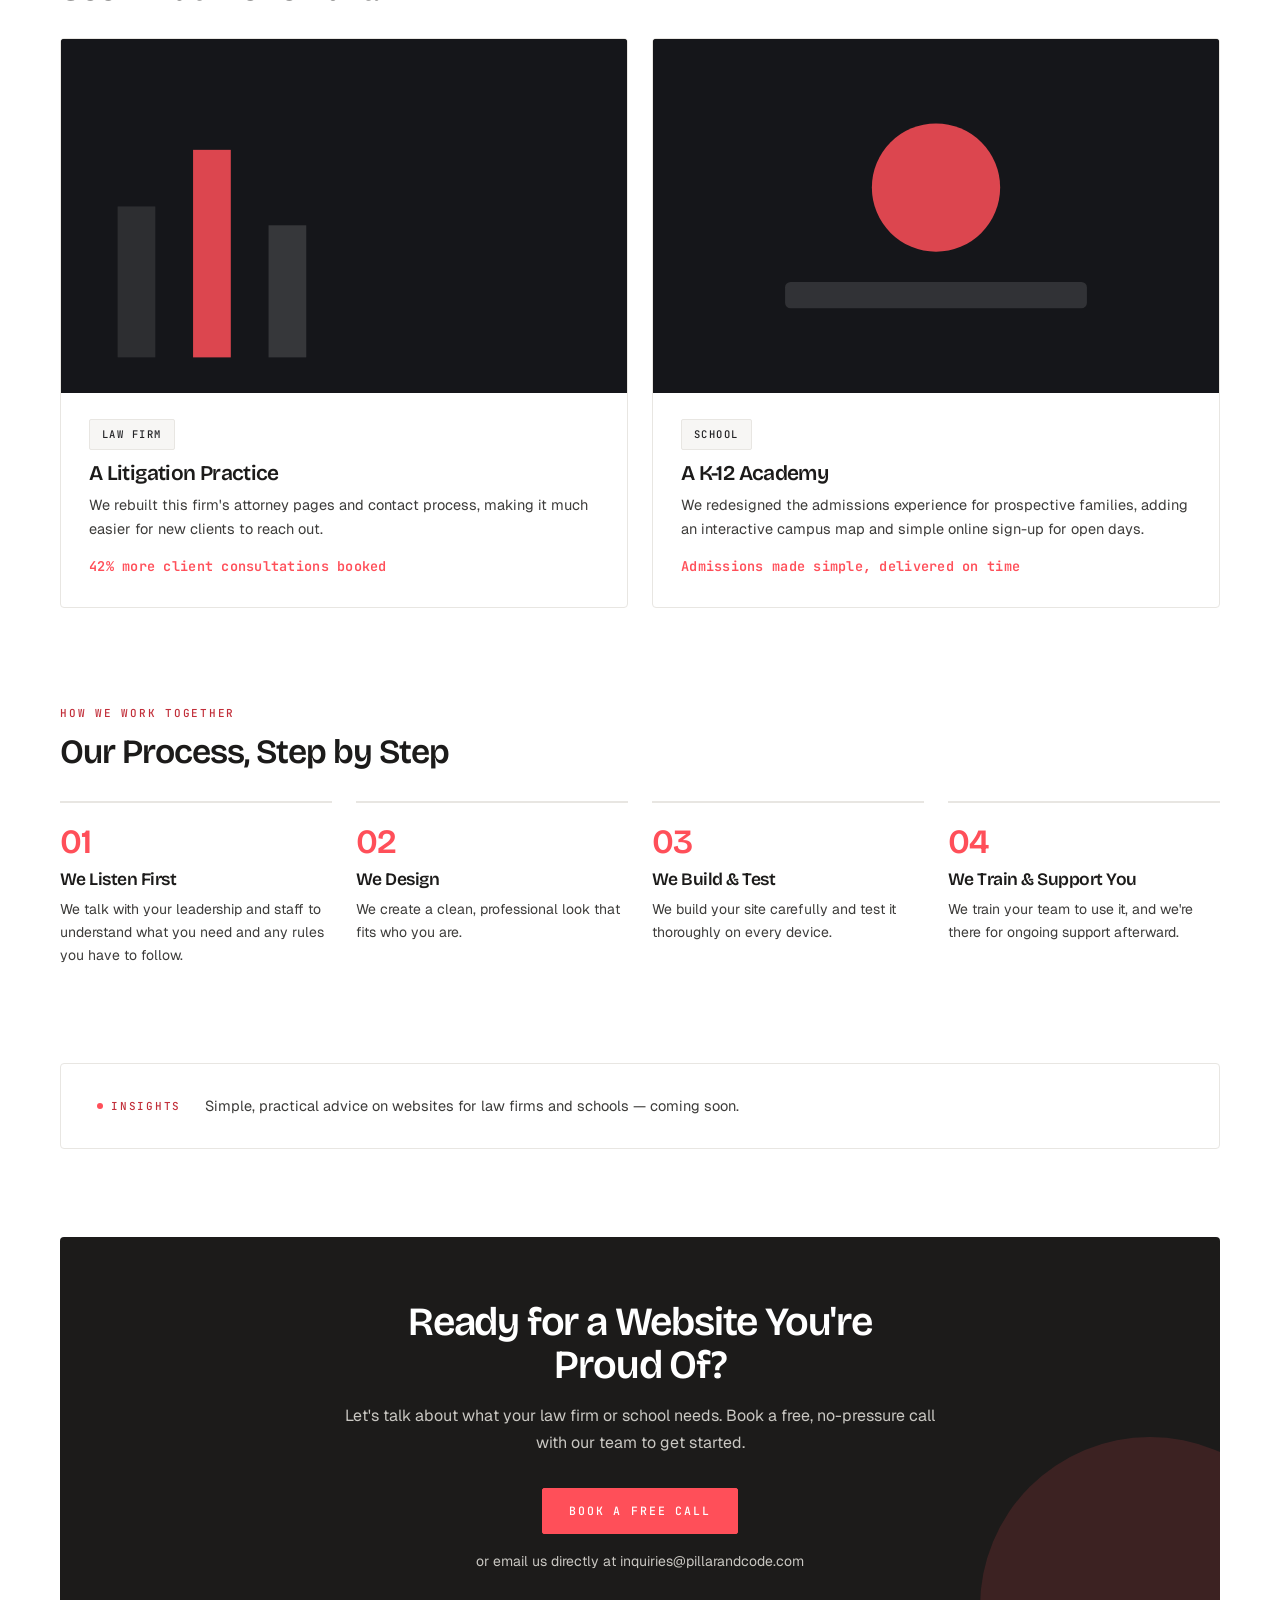
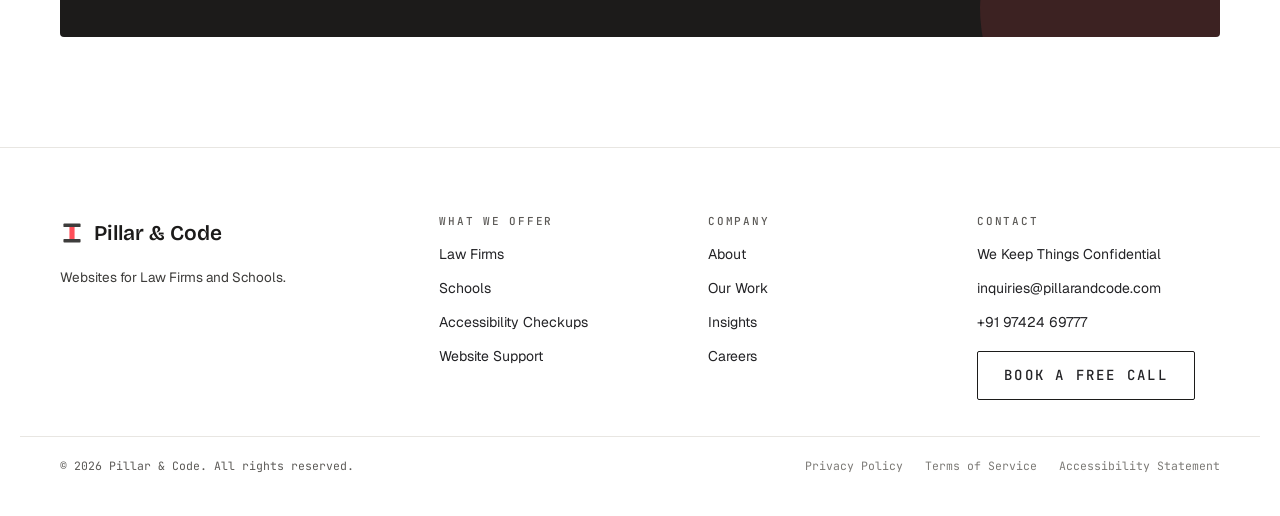
==== commit 6bb7ae29: "Show contact number in header next to Book a Free Call Adds a tappable tel: link with phone icon in " ====
--- a/index.html
+++ b/index.html
@@ -30,6 +30,10 @@
       <a href="#about">About</a>
       <a href="#insights">Insights</a>
     </nav>
+    <a class="nav-phone" href="tel:+919742469777">
+      <svg width="14" height="14" viewBox="0 0 24 24" fill="none" stroke="currentColor" stroke-width="2" stroke-linecap="round" stroke-linejoin="round" aria-hidden="true"><path d="M22 16.92v3a2 2 0 0 1-2.18 2 19.79 19.79 0 0 1-8.63-3.07 19.5 19.5 0 0 1-6-6 19.79 19.79 0 0 1-3.07-8.67A2 2 0 0 1 4.11 2h3a2 2 0 0 1 2 1.72c.13.96.36 1.9.7 2.81a2 2 0 0 1-.45 2.11L8.09 9.91a16 16 0 0 0 6 6l1.27-1.27a2 2 0 0 1 2.11-.45c.91.34 1.85.57 2.81.7A2 2 0 0 1 22 16.92z"/></svg>
+      <span>+91 97424 69777</span>
+    </a>
     <a class="btn btn-primary nav-cta" href="contact.html">Book a Free Call</a>
   </div>
 </header>
--- a/css/style.css
+++ b/css/style.css
@@ -180,6 +180,12 @@
   padding: 7px 14px; border-radius: 2px; transition: background .25s ease, color .25s ease;
 }
 .nav-links a:hover { background: var(--color-surface-2); color: var(--color-text); }
+.nav-phone {
+  display: flex; align-items: center; gap: 7px; flex: none; font-size: 13.5px; font-weight: 600;
+  color: var(--color-text); text-decoration: none; padding: 7px 4px; white-space: nowrap;
+}
+.nav-phone svg { color: var(--color-accent); flex: none; }
+.nav-phone:hover { color: var(--color-accent); }
 .nav-cta { flex: none; font-size: 11.5px; padding: 13px 22px; }
 .nav-toggle { display: none; }
 
@@ -349,10 +355,11 @@
   .nav-links.is-open { transform: translateX(0); }
   .nav-links a { padding: 12px 8px; font-size: 15px; }
   .nav-toggle {
-    display: flex; align-items: center; justify-content: center; width: 40px; height: 40px; margin-left: auto;
+    display: flex; align-items: center; justify-content: center; width: 40px; height: 40px; order: 2;
     border: 1px solid var(--color-divider); border-radius: 2px; background: none; cursor: pointer; z-index: 80;
   }
   .nav-cta { display: none; }
+  .nav-phone { order: 1; margin-left: auto; margin-right: 14px; font-size: 12.5px; }
   .hero { min-height: 0; flex-direction: column; align-items: stretch; }
   .hero-art { position: relative; inset: auto; width: 100%; height: 260px; }
   .hero-fade { display: none; }
@@ -370,6 +377,10 @@
   .whatsapp-float { right: 16px; bottom: 16px; width: 52px; height: 52px; }
   .whatsapp-float svg { width: 26px; height: 26px; }
 }
+@media (max-width: 460px) {
+  .nav-phone span { display: none; }
+  .nav-phone { gap: 0; padding: 8px; margin-right: 10px; }
+}
 
 /* ============================= whatsapp float ============================== */
 .whatsapp-float {
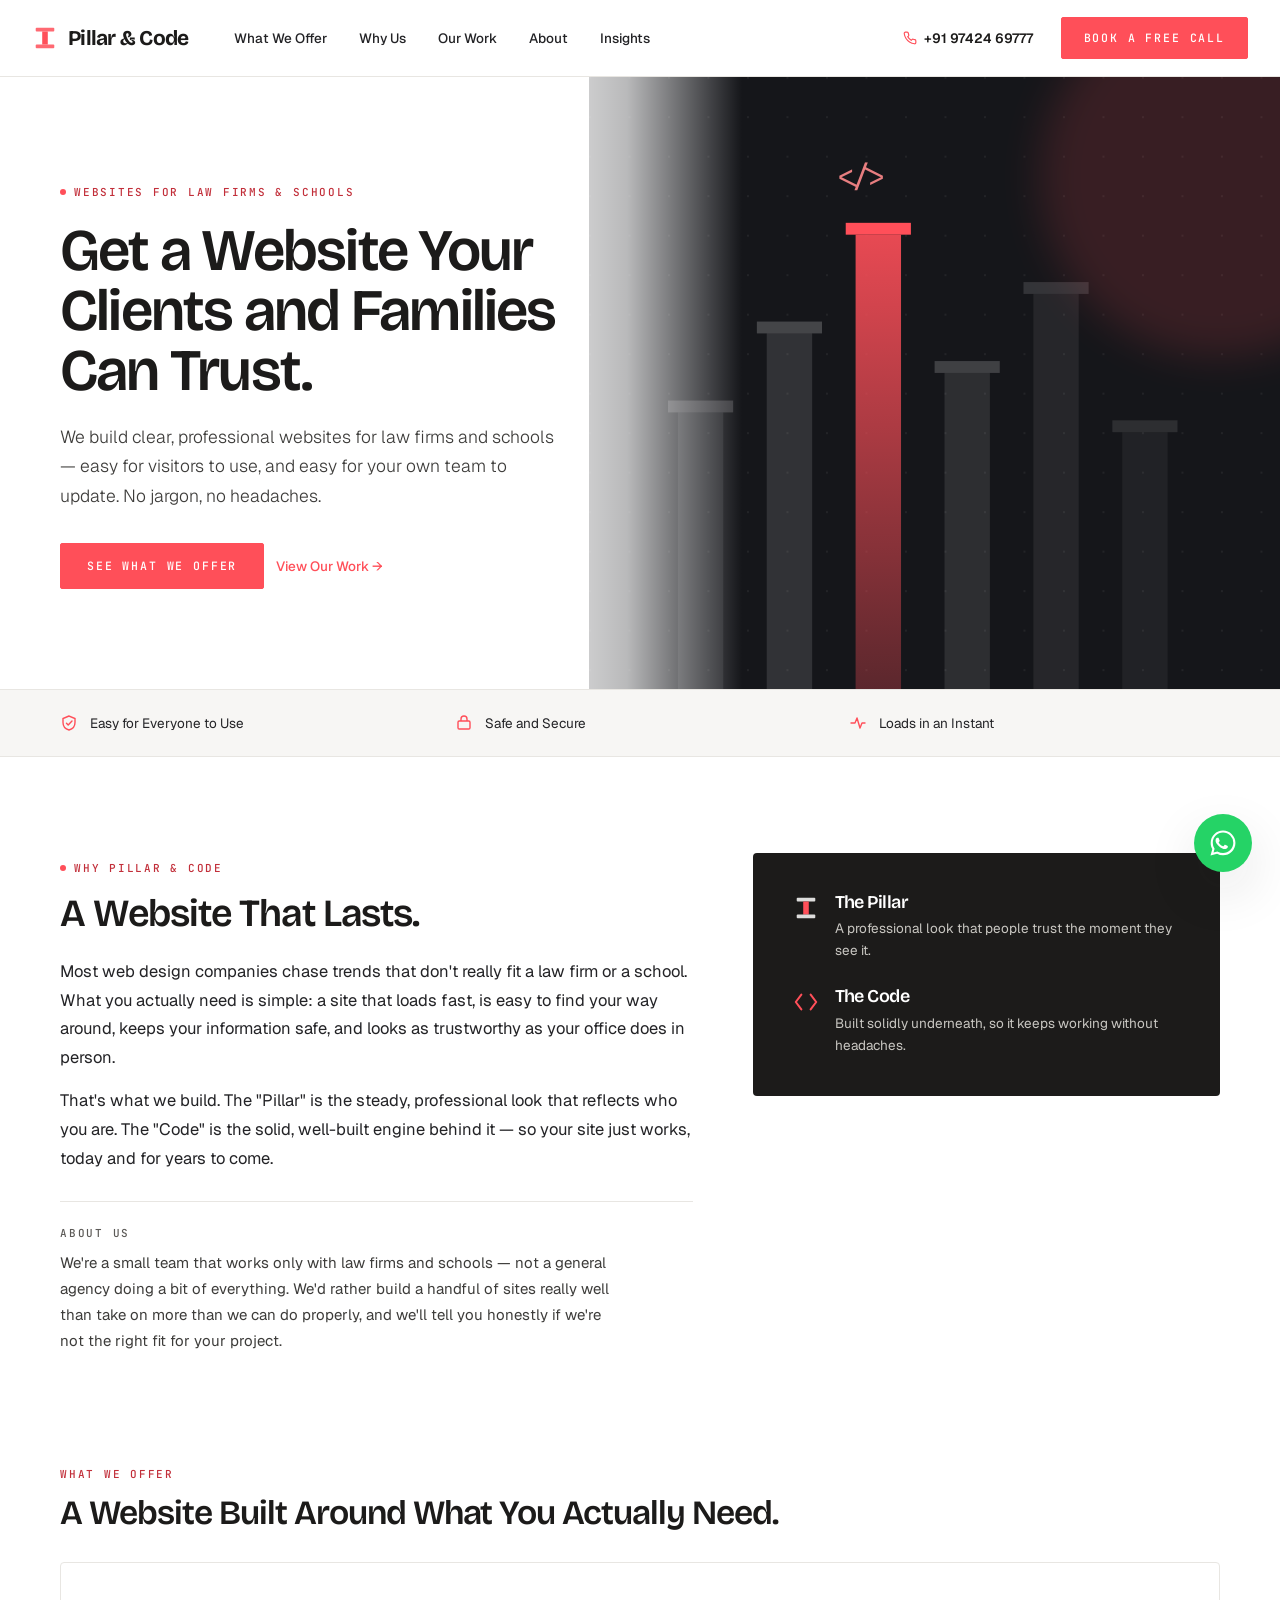
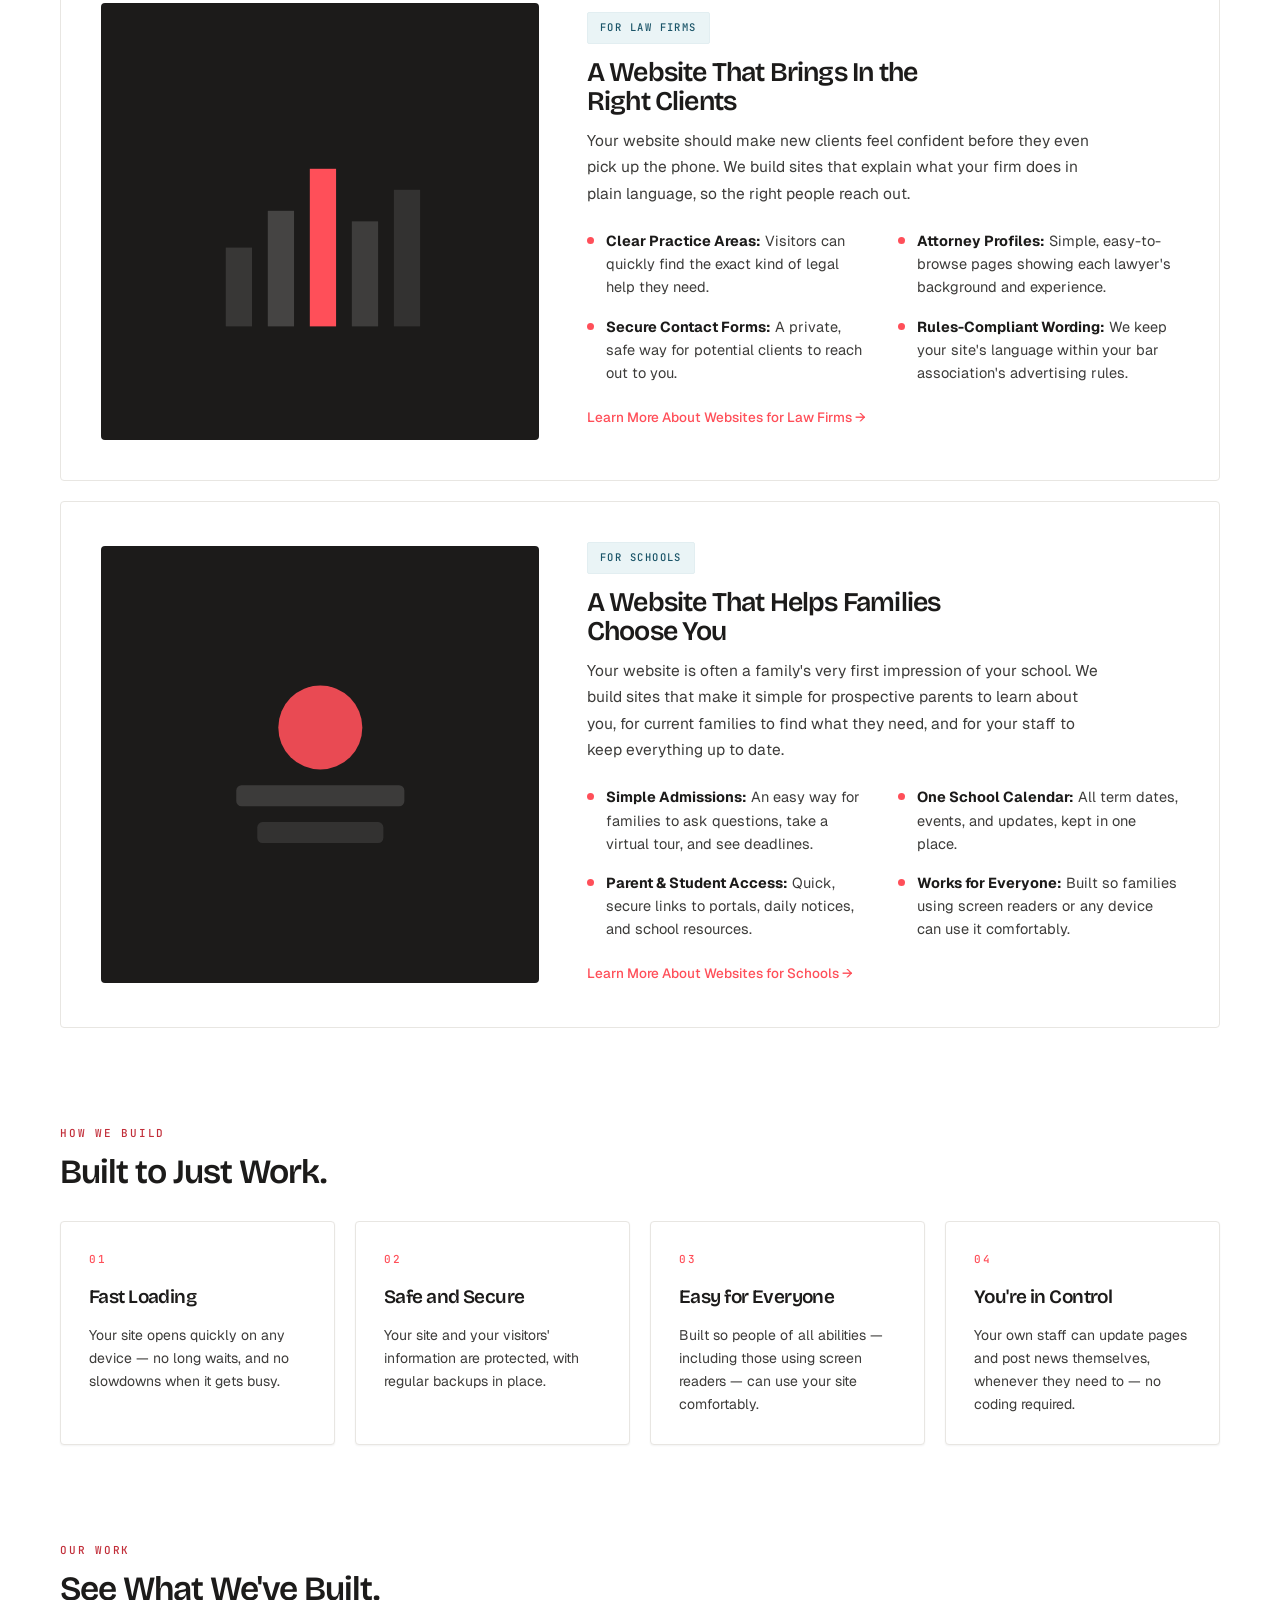
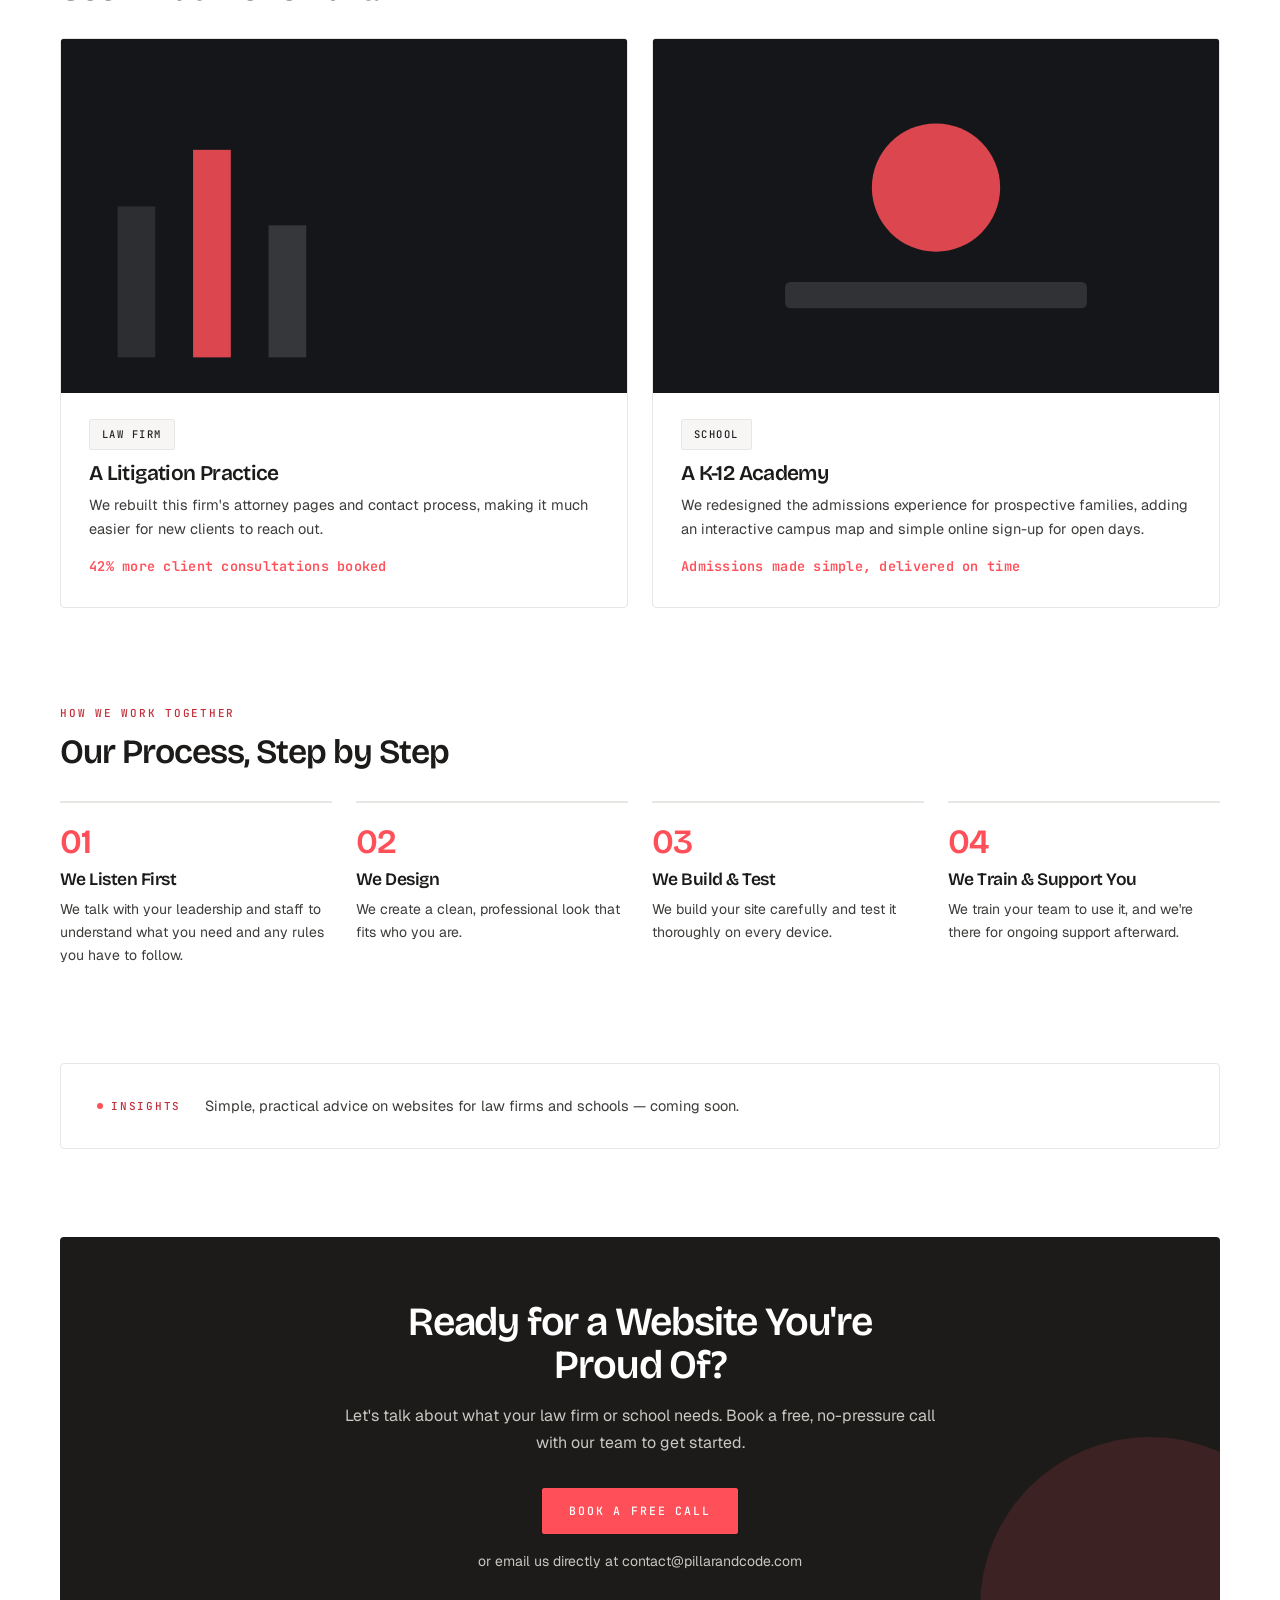
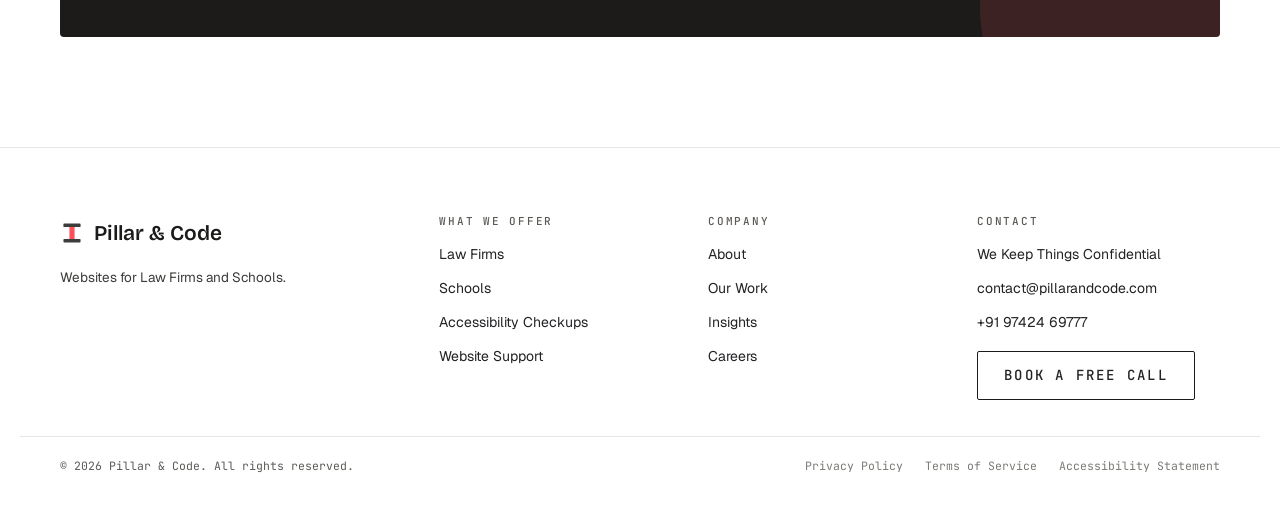
==== commit e2454faa: "changed email" ====
--- a/index.html
+++ b/index.html
@@ -300,7 +300,7 @@
       <p>Let's talk about what your law firm or school needs. Book a free, no-pressure call with our team to get started.</p>
       <div class="final-cta-actions">
         <a class="btn btn-primary" href="contact.html">Book a Free Call</a>
-        <a class="mailto" href="mailto:inquiries@pillarandcode.com">or email us directly at inquiries@pillarandcode.com</a>
+        <a class="mailto" href="mailto:contact@pillarandcode.com">or email us directly at contact@pillarandcode.com</a>
       </div>
     </div>
   </div>
@@ -327,12 +327,12 @@
       <a href="#about">About</a>
       <a href="#work">Our Work</a>
       <a href="#insights">Insights</a>
-      <a href="mailto:inquiries@pillarandcode.com">Careers</a>
+      <a href="mailto:contact@pillarandcode.com">Careers</a>
     </div>
     <div class="footer-col">
       <h6>Contact</h6>
       <span style="font-size: 14px">We Keep Things Confidential</span>
-      <a href="mailto:inquiries@pillarandcode.com">inquiries@pillarandcode.com</a>
+      <a href="mailto:contact@pillarandcode.com">contact@pillarandcode.com</a>
       <a href="tel:+919742469777">+91 97424 69777</a>
       <a class="btn btn-secondary" href="contact.html" style="margin-top: 6px; align-self: flex-start">Book a Free Call</a>
     </div>
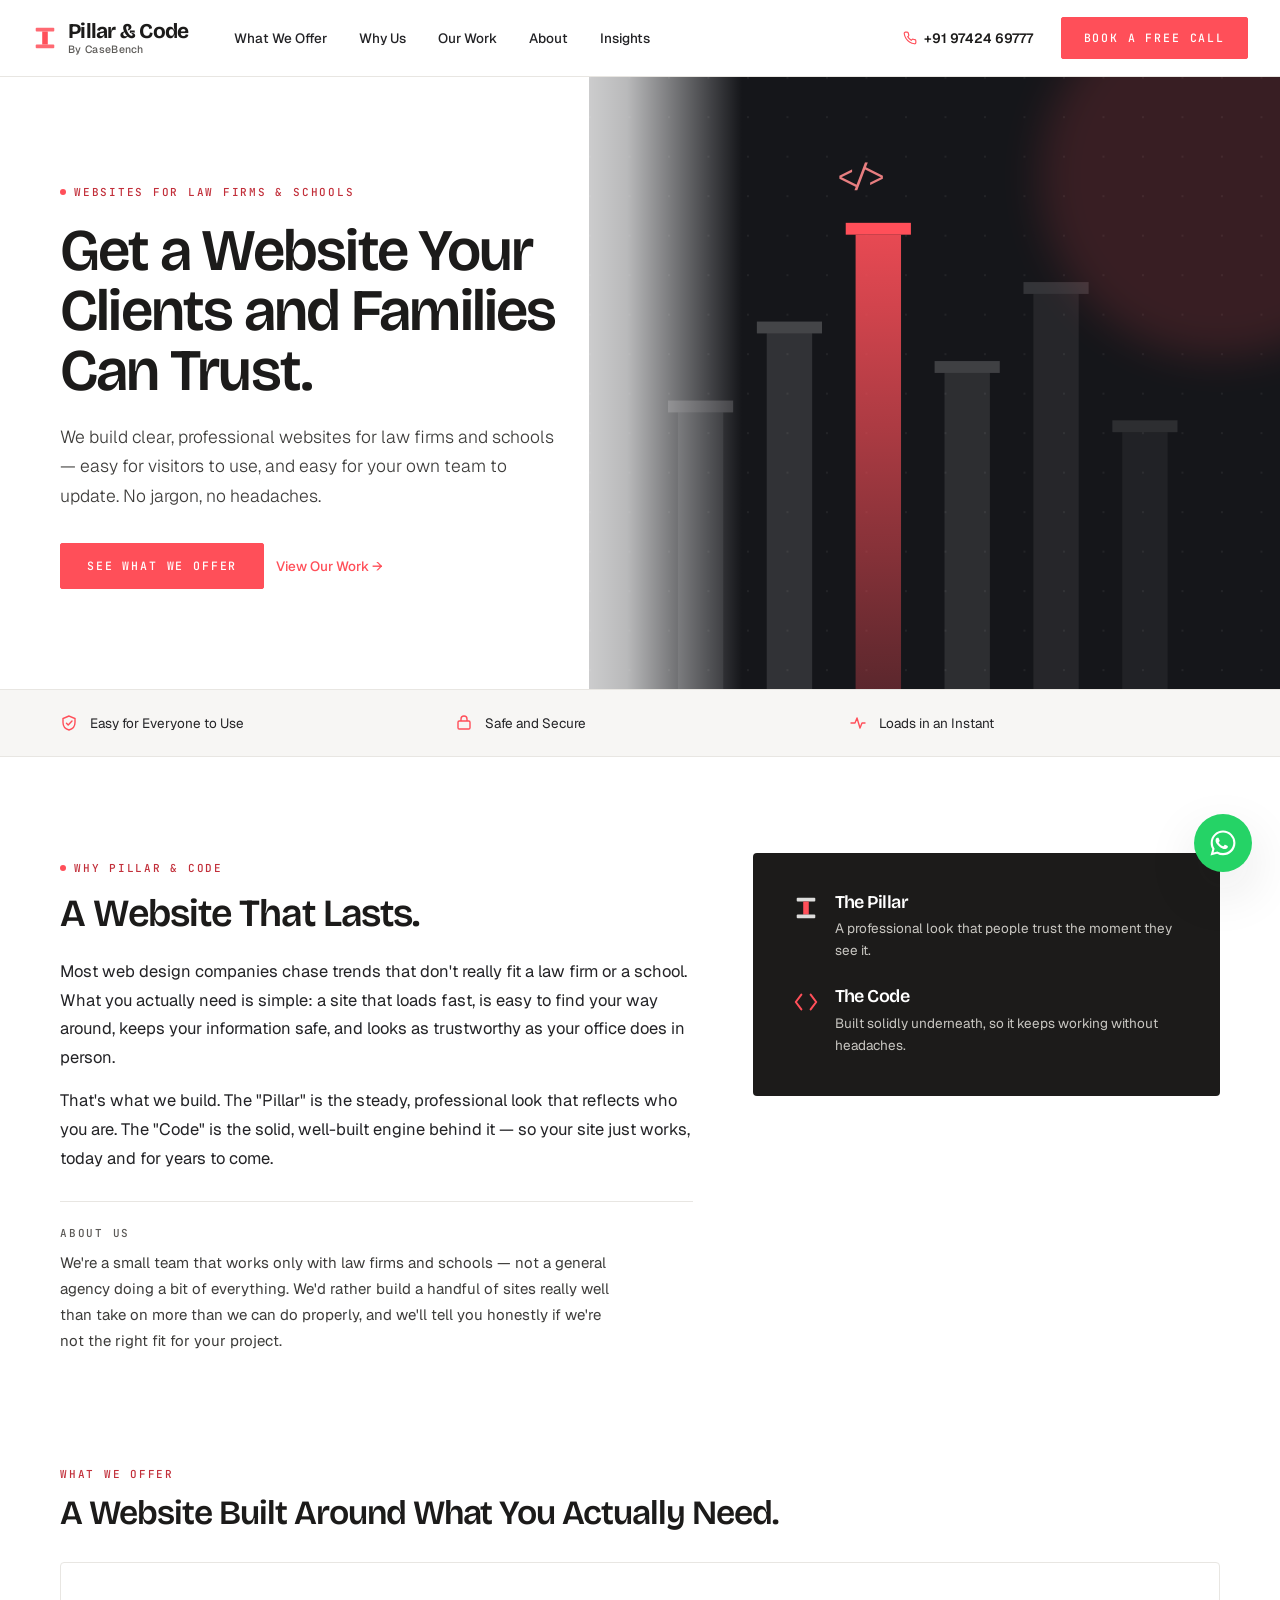
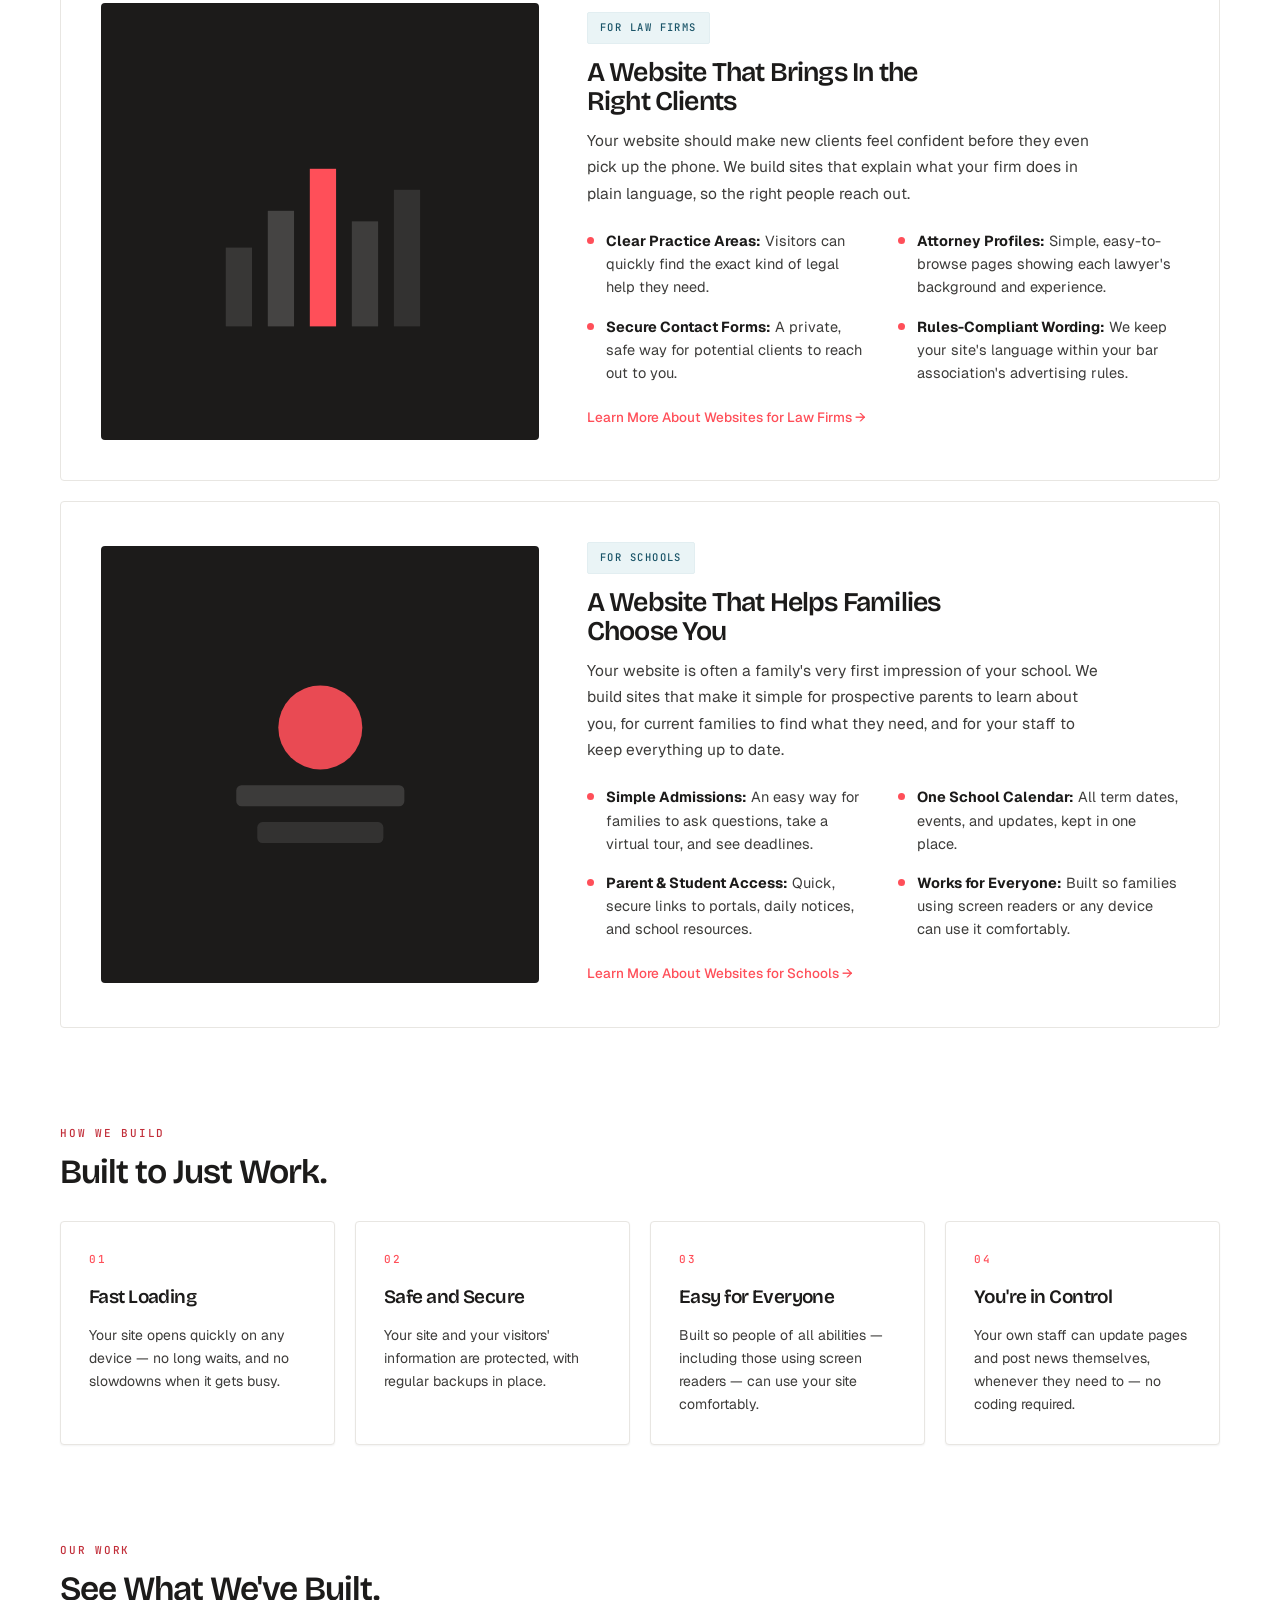
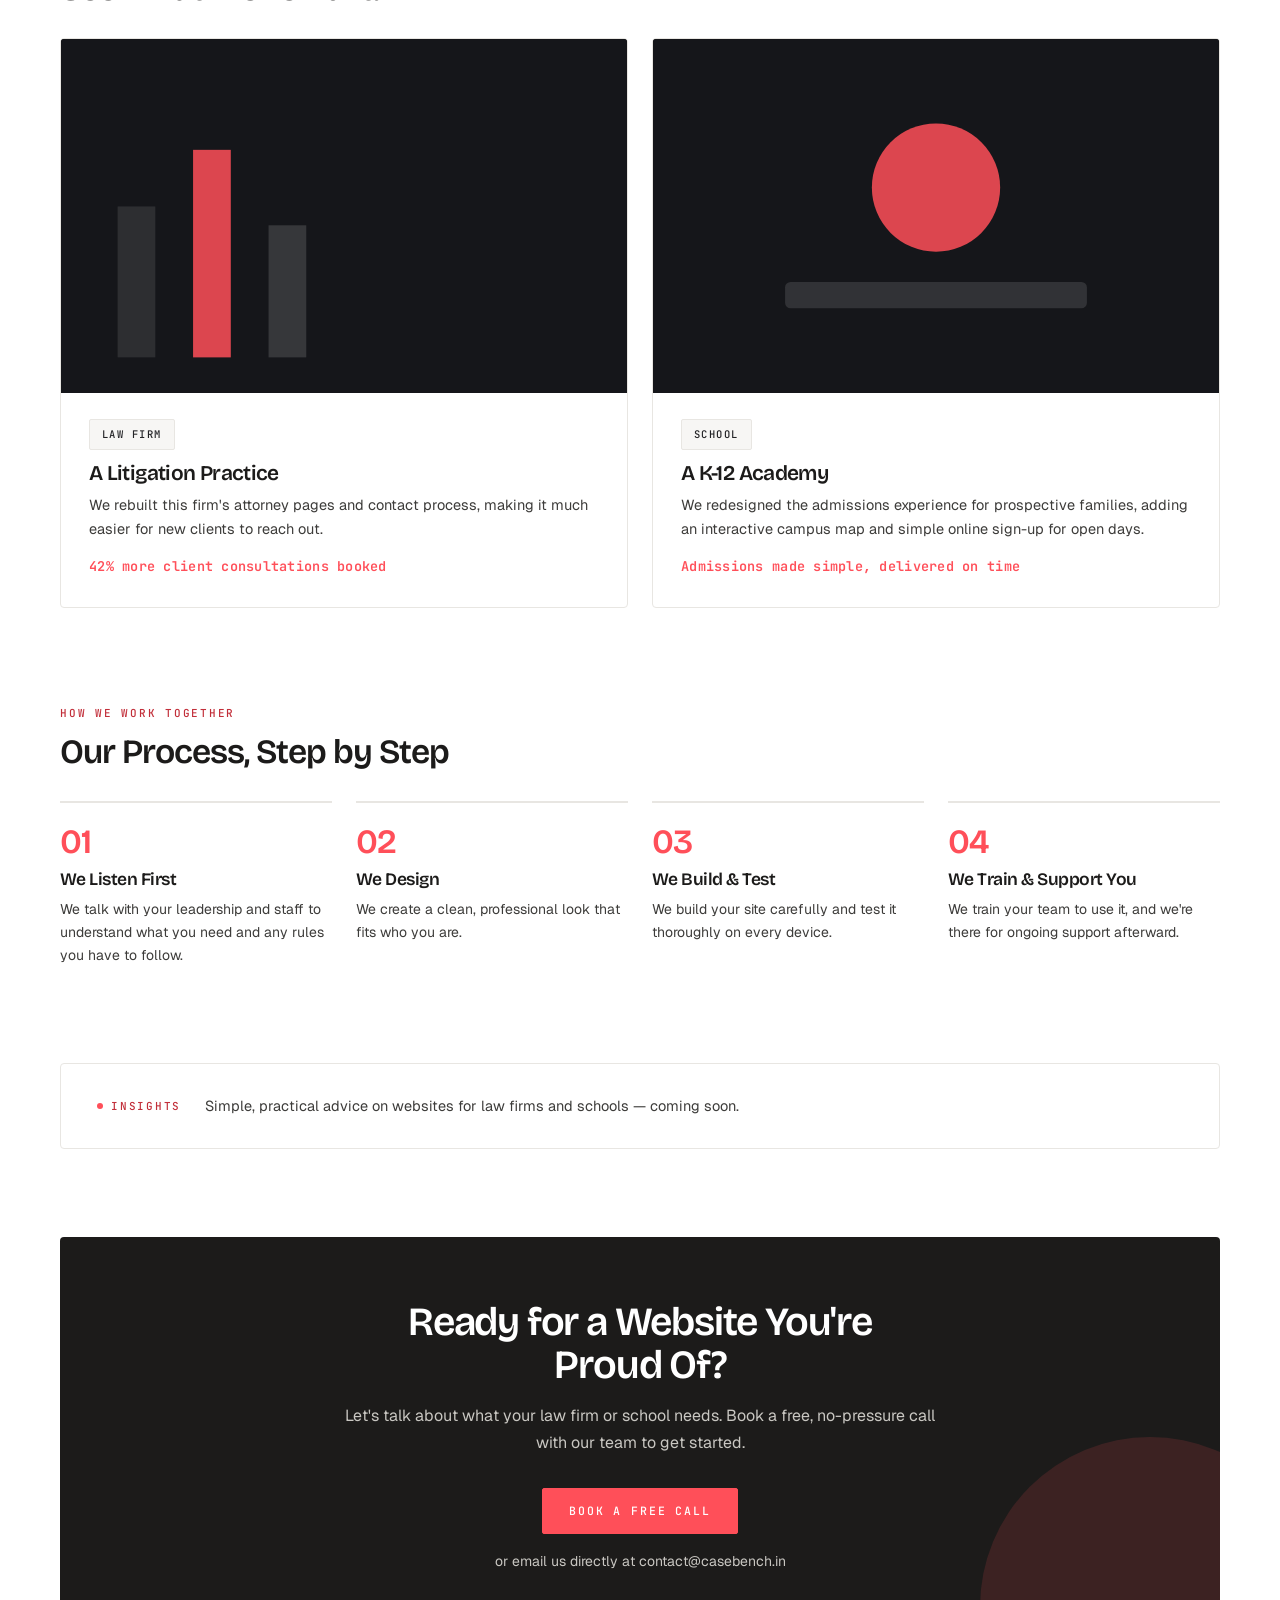
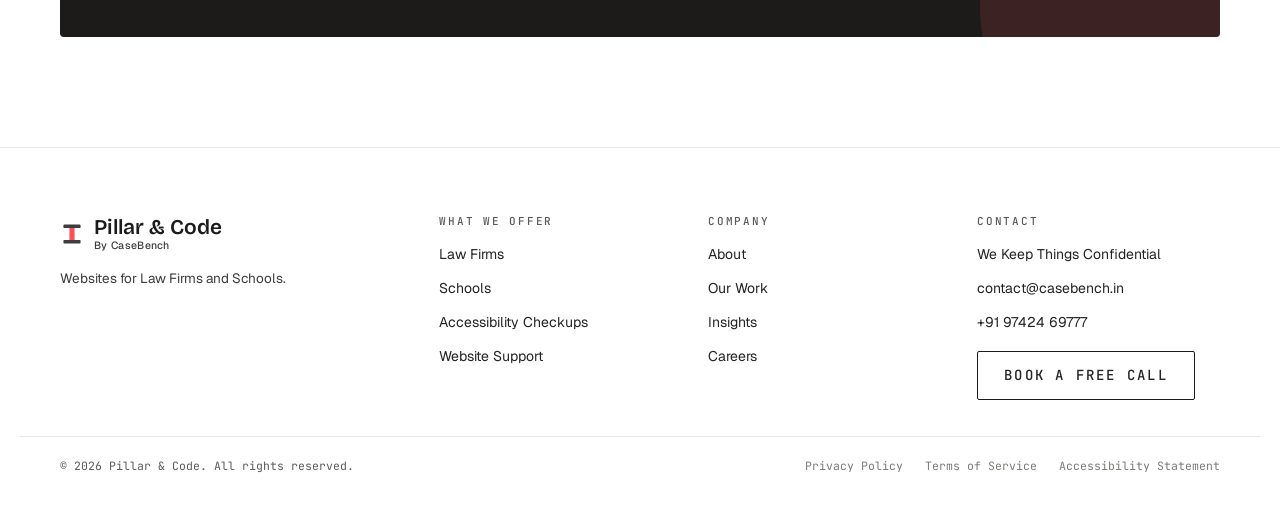
==== commit b9aef328: "mentioned by casebench in logo and changed email" ====
--- a/index.html
+++ b/index.html
@@ -18,7 +18,10 @@
         <rect x="11" y="7" width="6" height="14" fill="currentColor"/>
         <rect x="4" y="21" width="20" height="4" rx="1" fill="currentColor" opacity=".85"/>
       </svg>
-      <span class="brand-name">Pillar &amp; Code</span>
+      <span class="brand-text">
+        <span class="brand-name">Pillar &amp; Code</span>
+        <span class="brand-by">By CaseBench</span>
+      </span>
     </a>
     <button class="nav-toggle" id="navToggle" aria-label="Toggle menu" aria-expanded="false" aria-controls="navLinks">
       <svg width="18" height="14" viewBox="0 0 18 14" fill="none" aria-hidden="true"><path d="M0 1h18M0 7h18M0 13h18" stroke="currentColor" stroke-width="1.6"/></svg>
@@ -300,7 +303,7 @@
       <p>Let's talk about what your law firm or school needs. Book a free, no-pressure call with our team to get started.</p>
       <div class="final-cta-actions">
         <a class="btn btn-primary" href="contact.html">Book a Free Call</a>
-        <a class="mailto" href="mailto:contact@pillarandcode.com">or email us directly at contact@pillarandcode.com</a>
+        <a class="mailto" href="mailto:contact@casebench.in">or email us directly at contact@casebench.in</a>
       </div>
     </div>
   </div>
@@ -311,7 +314,10 @@
     <div>
       <a href="index.html" class="footer-brand">
         <svg width="24" height="24" viewBox="0 0 28 28" fill="none" aria-hidden="true"><rect x="4" y="3" width="20" height="4" rx="1" fill="currentColor" opacity=".85"/><rect x="11" y="7" width="6" height="14" fill="#ff4f59"/><rect x="4" y="21" width="20" height="4" rx="1" fill="currentColor" opacity=".85"/></svg>
-        <span>Pillar &amp; Code</span>
+        <span class="footer-brand-text">
+          <span>Pillar &amp; Code</span>
+          <span class="footer-brand-by">By CaseBench</span>
+        </span>
       </a>
       <p class="footer-note">Websites for Law Firms and Schools.</p>
     </div>
@@ -327,12 +333,12 @@
       <a href="#about">About</a>
       <a href="#work">Our Work</a>
       <a href="#insights">Insights</a>
-      <a href="mailto:contact@pillarandcode.com">Careers</a>
+      <a href="mailto:contact@casebench.in">Careers</a>
     </div>
     <div class="footer-col">
       <h6>Contact</h6>
       <span style="font-size: 14px">We Keep Things Confidential</span>
-      <a href="mailto:contact@pillarandcode.com">contact@pillarandcode.com</a>
+      <a href="mailto:contact@casebench.in">contact@casebench.in</a>
       <a href="tel:+919742469777">+91 97424 69777</a>
       <a class="btn btn-secondary" href="contact.html" style="margin-top: 6px; align-self: flex-start">Book a Free Call</a>
     </div>
--- a/css/style.css
+++ b/css/style.css
@@ -173,7 +173,9 @@
 }
 .brand { display: flex; align-items: center; gap: 10px; text-decoration: none; color: var(--color-text); margin-right: 8px; flex: none; }
 .brand svg { color: var(--color-accent); flex: none; }
+.brand-text { display: flex; flex-direction: column; gap: 1px; line-height: 1.1; }
 .brand-name { font-family: var(--font-heading); font-weight: 700; font-size: 21px; letter-spacing: -0.035em; }
+.brand-by { font-size: 10.5px; font-weight: 500; letter-spacing: .03em; color: var(--color-neutral-600); }
 .nav-links { display: flex; align-items: center; flex-wrap: wrap; gap: 4px; min-width: 0; flex: 1 1 auto; }
 .nav-links a {
   font-size: 13.5px; font-weight: 500; text-decoration: none; color: var(--color-neutral-800);
@@ -207,7 +209,7 @@
   pointer-events: none; background: var(--color-accent); opacity: .15; filter: blur(20px);
 }
 .hero-inner { position: relative; z-index: 2; max-width: var(--page-max); width: 100%; margin: 0 auto; padding: 100px 40px; }
-.hero-copy { max-width: min(600px, 46vw); }
+.hero-copy { max-width: min(600px, calc(46vw - 64px), calc(556px - 4vw)); }
 .hero-copy h1 { font-size: clamp(40px, 4.6vw, 64px); line-height: 1.02; margin: 18px 0 20px; text-wrap: pretty; }
 .hero-copy p.lede { font-size: 17.5px; line-height: 1.7; font-weight: 300; color: var(--color-neutral-700); max-width: 46ch; margin: 0 0 32px; }
 .hero-ctas { display: flex; gap: 12px; flex-wrap: wrap; align-items: center; }
@@ -301,7 +303,9 @@
 .site-footer { background: var(--color-surface); border-top: 1px solid var(--color-divider); color: var(--color-neutral-800); }
 .footer-grid { padding: 68px 40px 36px; display: grid; grid-template-columns: 1.5fr 1fr 1fr 1.1fr; gap: 48px; }
 .footer-brand { display: flex; align-items: center; gap: 10px; margin-bottom: 16px; text-decoration: none; color: var(--color-text); }
-.footer-brand span { font-family: var(--font-heading); font-weight: 600; font-size: 21px; }
+.footer-brand-text { display: flex; flex-direction: column; gap: 1px; line-height: 1.1; }
+.footer-brand-text > span:first-child { font-family: var(--font-heading); font-weight: 600; font-size: 21px; }
+.footer-brand-by { font-size: 10.5px; font-weight: 500; letter-spacing: .03em; color: var(--color-neutral-700); }
 .footer-col h6 { margin: 0 0 4px; }
 .footer-col { display: flex; flex-direction: column; gap: 11px; }
 .footer-col a { color: inherit; text-decoration: none; font-size: 14px; }
